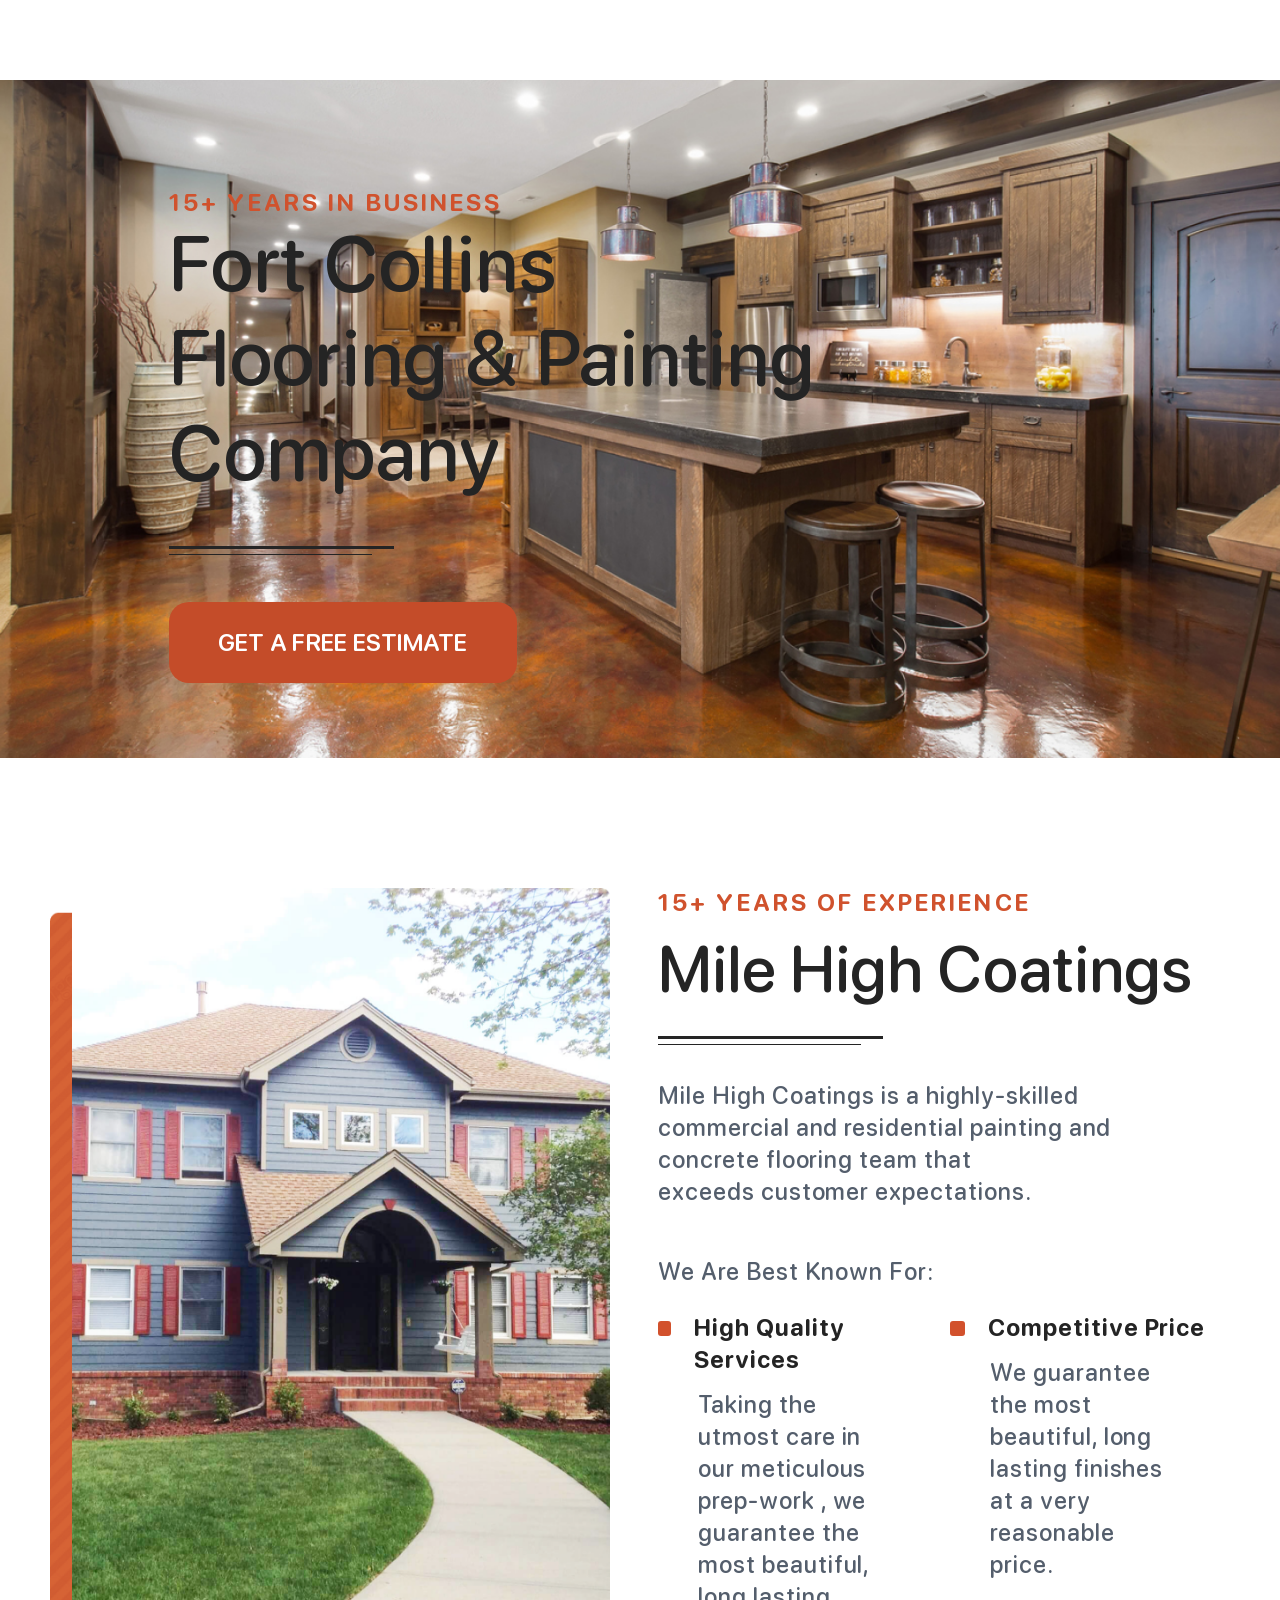
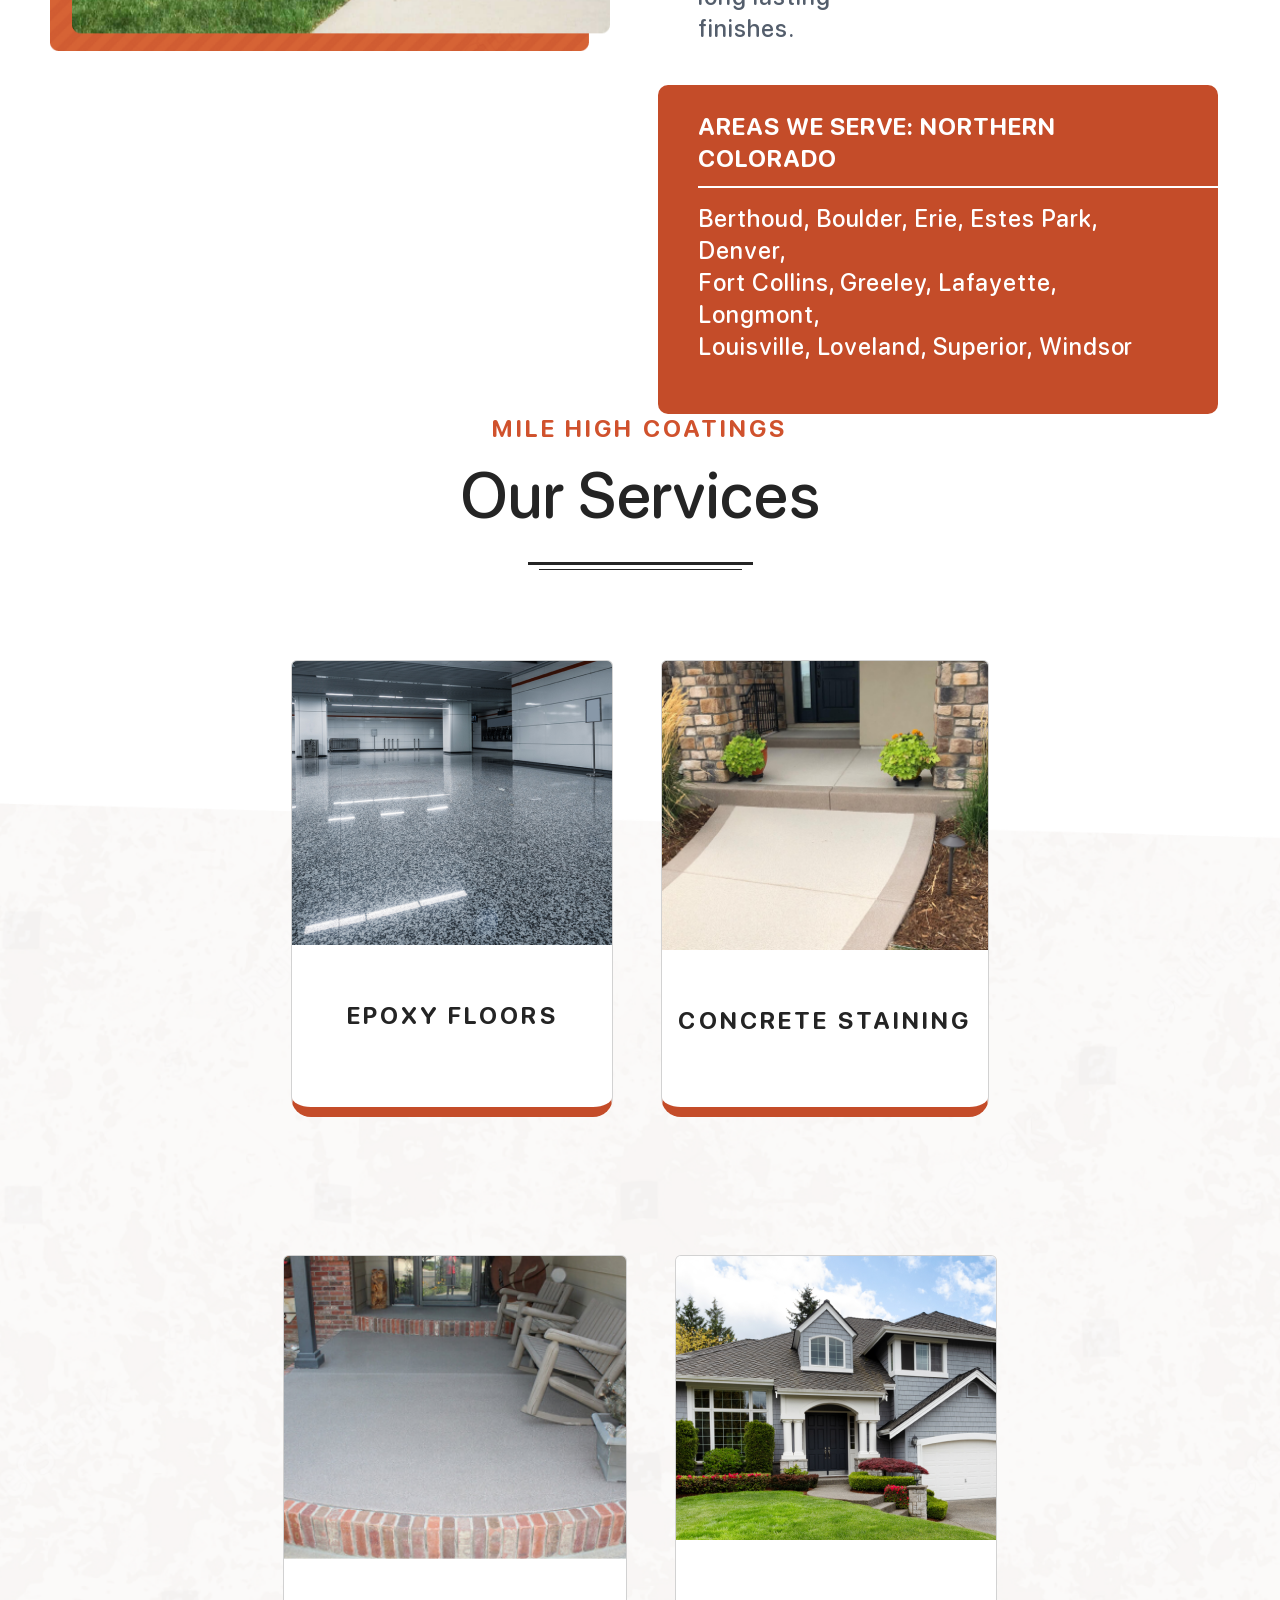
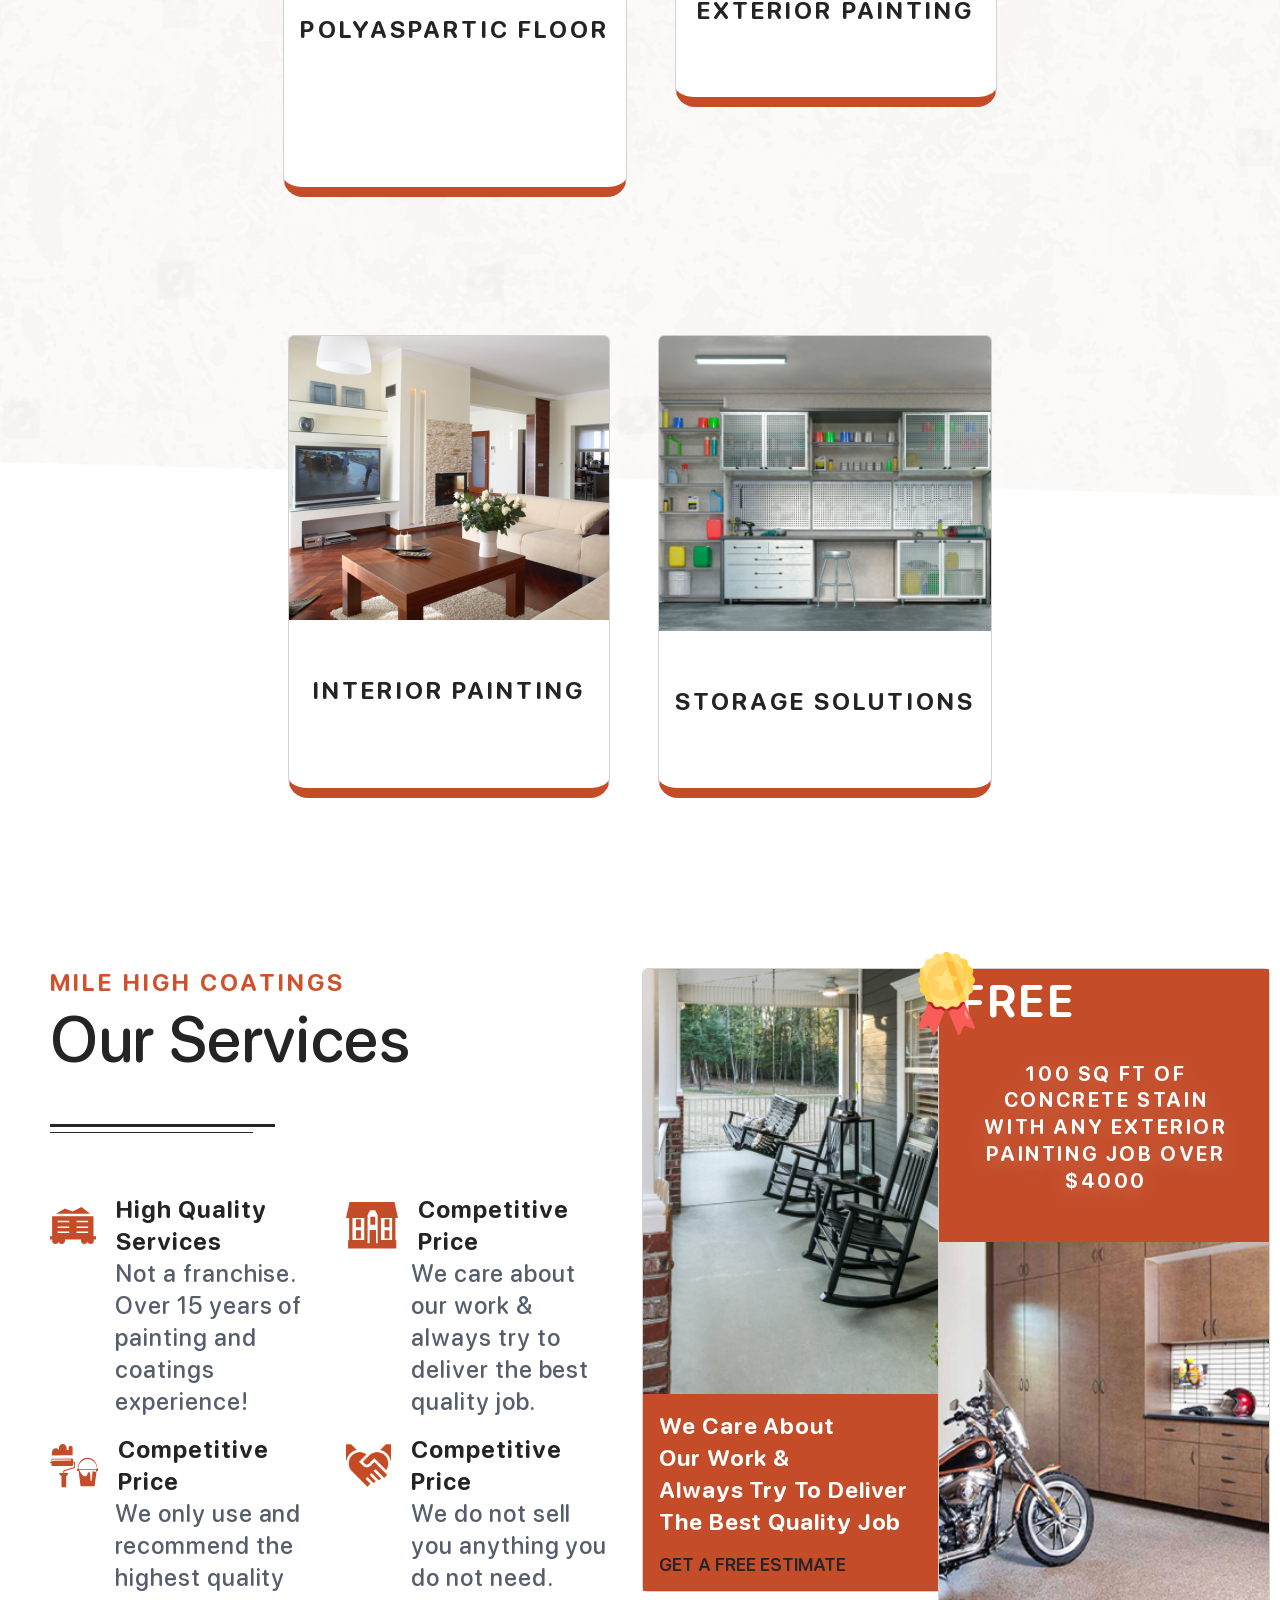
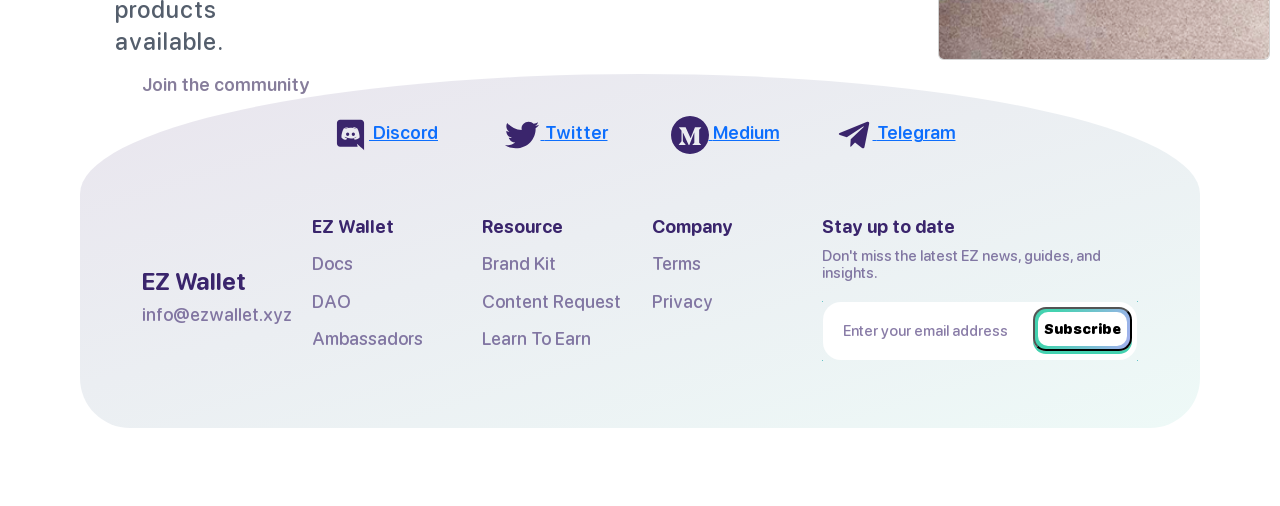
==== index-1.html @ 314aa563 "update" ====
<!DOCTYPE html>
<html lang="en">
  <head>
    <meta name="viewport" content="width=device-width, initial-scale=1" />
    <!-- COMMON TAGS -->
    <meta charset="utf-8" />
    <title>EZ - Wallet</title>
    <link rel="icon" href="favicon.ico" />
    <!-- Search Engine -->
    <meta name="description" content="Crypto? Piece of cake with EZ - Wallet" />
    <meta
      name="image"
      content="https://ez-wallet-q37q5u762-thanhdat5.vercel.app/ez-wallet.png"
    />
    <!-- Schema.org for Google -->
    <meta itemprop="name" content="EZ - Wallet" />
    <meta
      itemprop="description"
      content="Crypto? Piece of cake with EZ - Wallet"
    />
    <meta
      itemprop="image"
      content="https://ez-wallet-q37q5u762-thanhdat5.vercel.app/ez-wallet.png"
    />
    <!-- Open Graph general (Facebook, Pinterest & Google+) -->
    <meta name="og:title" content="EZ - Wallet" />
    <meta
      name="og:description"
      content="Crypto? Piece of cake with EZ - Wallet"
    />
    <meta
      name="og:image"
      content="https://ez-wallet-q37q5u762-thanhdat5.vercel.app/ez-wallet.png"
    />
    <meta name="og:url" content="ez-wallet.io" />
    <meta name="og:site_name" content="EZ - Wallet" />
    <meta name="og:locale" content="en_US" />
    <meta name="fb:app_id" content="401785937034606" />
    <meta name="og:type" content="website" />

    <link
      rel="stylesheet"
      href="https://cdn.jsdelivr.net/npm/bootstrap@5.1.3/dist/css/bootstrap.min.css"
    />
    <link rel="stylesheet" href="assets/fonts/SF-Pro-Rounded/stylesheet.css" />
    <link rel="stylesheet" href="assets/plugins/aos/aos.css" />
    <link rel="stylesheet" href="assets/css/style.css" />
  </head>

  <body>
    <!-- <div class="ez-loader-wrapper" id="EZLoader">
      <img src="assets/images/ez-character.png" alt="" />
    </div> -->

    <!-- end header -->

    <main>
      <section id="mhBanner">
        <div class="mh-banner">
          <img class="w-100" src="./assets/images/banner.png" alt="banner" />
          <div class="mh-banner-inner">
            <span class="mh-title">15+ YEARS IN BUSINESS</span>
            <h1>
              Fort Collins <br />
              Flooring & Painting <br />
              Company
            </h1>
            <div class="mh-line-up"></div>
            <div class="mh-line-down"></div>
            <button class="mh-btn-banner">GET A FREE ESTIMATE</button>
          </div>
        </div>
      </section>
      <section id="mhIntroduce">
        <div class="row gx-5">
          <div class="col-12 col-lg-6">
            <img class="w-100" src="./assets/images/introduce-img.png" alt="" />
          </div>
          <div class="col-12 col-lg-6">
            <div class="mh-introduce-content">
              <span class="mh-title">15+ YEARS OF EXPERIENCE</span>
              <h1>Mile High Coatings</h1>
              <div class="mh-line-up"></div>
              <div class="mh-line-down"></div>
              <p class="mh-intro-des">
                Mile High Coatings is a highly-skilled commercial and
                residential painting and concrete flooring team that <br />
                exceeds customer expectations.
              </p>
              <p class="mh-intro-des mt-5 mb-4">We Are Best Known For:</p>
              <div class="row">
                <div class="col-12 col-lg-6">
                  <div class="mh-service-title d-flex align-items-baseline">
                    <div class="mh-dot"></div>
                    <span class="text">High Quality Services</span>
                  </div>
                  <p class="mh-text">
                    Taking the utmost care in our meticulous prep-work , we
                    guarantee the most beautiful, long lasting finishes.
                  </p>
                </div>
                <div class="col-12 col-lg-6">
                  <div class="mh-price-title d-flex align-items-baseline">
                    <div class="mh-dot mr-3"></div>
                    <span class="text">Competitive Price</span>
                  </div>
                  <p class="mh-text">
                    We guarantee the most beautiful, long lasting finishes at a
                    very reasonable price.
                  </p>
                </div>
              </div>
              <div class="mh-areas">
                <span>Areas We Serve: Northern Colorado</span>
                <div class="mh-areas-line"></div>
                <p>
                  Berthoud, Boulder, Erie, Estes Park, Denver,<br />
                  Fort Collins, Greeley, Lafayette, Longmont, <br />
                  Louisville, Loveland, Superior, Windsor
                </p>
              </div>
            </div>
          </div>
        </div>
      </section>
      <section id="mhOurService">
        <div class="mh-service-title">
          <span class="mh-title">MILE HIGH COATINGS</span>
          <h1>Our Services</h1>
          <div class="mh-line-up d-flex m-auto"></div>
          <div class="mh-line-down d-flex m-auto mt-1"></div>
        </div>
        <div class="mh-service-content">
          <div class="container d-flex justify-content-center flex-wrap gap-5">
            <div class="card">
              <img
                src="./assets/images/img-service-1.png"
                class="card-img-top w-100"
                alt="./"
              />
              <div class="card-body text-center">
                <p class="mh-card-text">EPOXY FLOORS</p>
              </div>
            </div>
            <div class="card">
              <img
                src="./assets/images/img-service-2.png"
                class="card-img-top w-100"
                alt="./"
              />
              <div class="card-body text-center">
                <p class="mh-card-text">CONCRETE STAINING</p>
              </div>
            </div>
            <div class="card">
              <img
                src="./assets/images/img-service-3.png"
                class="card-img-top w-100"
                alt="./"
              />
              <div class="card-body text-center">
                <p class="mh-card-text">POLYASPARTIC FLOOR</p>
              </div>
            </div>
            <div class="card mh-card-bottom">
              <img
                src="./assets/images/img-service-4.png"
                class="card-img-top w-100"
                alt="./"
              />
              <div class="card-body text-center">
                <p class="mh-card-text">EXTERIOR PAINTING</p>
              </div>
            </div>
            <div class="card mh-card-bottom">
              <img
                src="./assets/images/img-service-5.png"
                class="card-img-top w-100"
                alt="./"
              />
              <div class="card-body text-center">
                <p class="mh-card-text">INTERIOR PAINTING</p>
              </div>
            </div>
            <div class="card mh-card-bottom">
              <img
                src="./assets/images/img-service-6.png"
                class="card-img-top w-100"
                alt="./"
              />
              <div class="card-body text-center">
                <p class="mh-card-text">STORAGE SOLUTIONS</p>
              </div>
            </div>
          </div>
        </div>
      </section>
      <section id="mhAbout">
        <div class="row">
          <div class="col-12 col-lg-6">
            <div class="mh-about-title">
              <span class="mh-title">MILE HIGH COATINGS</span>
              <h1>Our Services</h1>
              <div class="mh-line-up"></div>
              <div class="mh-line-down"></div>
            </div>
            <div class="row">
              <div class="col-12 col-lg-6">
                <div class="d-flex align-items-center">
                  <img src="./assets/images/svg/locally.svg" alt="" />
                  <span class="mh-about-word">High Quality Services</span>
                </div>
                <p class="mh-about-text">
                  Not a franchise. Over 15 years of painting and coatings
                  experience!
                </p>
                <div class="d-flex align-items-center">
                  <img src="./assets/images/svg/quality.svg" alt="" />
                  <span class="mh-about-word">Competitive Price</span>
                </div>
                <p class="mh-about-text">
                  We only use and recommend the highest quality products
                  available.
                </p>
              </div>
              <div class="col-12 col-lg-6">
                <div class="d-flex align-items-center">
                  <img src="./assets/images/svg/experienced.svg" alt="" />
                  <span class="mh-about-word">Competitive Price</span>
                </div>
                <p class="mh-about-text">
                  We care about our work & always try to deliver the best
                  quality job.
                </p>
                <div class="d-flex align-items-center">
                  <img src="./assets/images/svg/honest.svg" alt="" />
                  <span class="mh-about-word">Competitive Price</span>
                </div>
                <p class="mh-about-text">
                  We do not sell you anything you do not need.
                </p>
              </div>
            </div>
          </div>
          <div class="col-12 col-lg-6 d-flex ">
            <div class="row">
              <div class="col-12 col-lg-6">
                <div class="card" style="width: 332px">
                  <img
                    src="./assets/images/about-img2.png"
                    class="card-img-top w-100"
                    alt="..."
                  />
                  <div class="card-body mh-about-box">
                    <p class="mh-about-string">
                      We Care About <br />
                      Our Work & <br />
                      Always Try To Deliver <br />
                      The Best Quality Job
                    </p>
                    <span>GET A FREE ESTIMATE</span>
                  </div>
                </div>
              </div>
              <div class="col-12 col-lg-6">
                <div class="card mh-card-about" style="width: 332px">
                  <div class="card-body mh-about-box">
                    <span class="mh-about-free">FREE</span>
                    <p class="mh-about-string-sq">
                      100 SQ FT OF <br />
                      CONCRETE STAIN <br />
                      WITH ANY EXTERIOR PAINTING JOB OVER <br />
                      $4000
                    </p>
                  </div>
                  <img
                    src="./assets/images/about-img1.png"
                    class="card-img-bottom w-100"
                    alt="..."
                  />
                </div>
              </div>
            </div>
          </div>
        </div>
      </section>
    </main>
    <!-- end main -->

    <footer>
      <div class="container">
        <img
          src="assets/images/ez-character-2.png"
          class="az-banner-anim ez-decor"
          data-aos="fade-up"
          data-aos-delay="300"
        />
        <div class="ez-footer-wrap">
          <section class="ez-join-the-community">
            <div class="ez-join-the-community-inner">
              <div
                class="ez-title"
                data-aos="fade-up"
                data-aos-anchor-placement="top-bottom"
              >
                <span>Join the community</span>
              </div>
              <div
                class="ez-description"
                data-aos="flip-up"
                data-aos-delay="200"
              >
                Learn more about EZ Wallet, chat with the team and have your say
                in shaping the future of decentralized finance.
              </div>
              <div class="row justify-content-center">
                <div class="col-lg-2 col-3 text-center">
                  <a
                    class="ez-social"
                    href="https://discord.com/invite/vWz3syffdE"
                    target="_blank"
                    data-aos="fade-up"
                  >
                    <img src="assets/images/icons/discord.svg" alt="discord" />
                    <span>Discord</span>
                  </a>
                </div>
                <div class="col-lg-2 col-3 text-center">
                  <a
                    class="ez-social"
                    href="https://twitter.com/EZWalletHQ"
                    target="_blank"
                    data-aos="fade-up"
                    data-aos-delay="200"
                  >
                    <img src="assets/images/icons/twitter.svg" alt="twitter" />
                    <span>Twitter</span>
                  </a>
                </div>
                <div class="col-lg-2 col-3 text-center">
                  <a
                    class="ez-social"
                    href="https://ezwallet.medium.com/"
                    target="_blank"
                    data-aos="fade-up"
                    data-aos-delay="300"
                  >
                    <img src="assets/images/icons/medium.svg" alt="reddit" />
                    <span>Medium</span>
                  </a>
                </div>
                <div class="col-lg-2 col-3 text-center">
                  <a
                    class="ez-social"
                    href="https://t.me/EZWalletAnnouncements"
                    target="_blank"
                    data-aos="fade-up"
                    data-aos-delay="400"
                  >
                    <img
                      src="assets/images/icons/telegram.svg"
                      alt="telegram"
                    />
                    <span>Telegram</span>
                  </a>
                </div>
              </div>
            </div>
          </section>
          <!-- end section join the community -->

          <section class="ez-footer">
            <div class="row">
              <div
                class="col-xl-2 col-md-4 order-last order-latest order-xl-1 mt-4 mt-xl-0"
              >
                <div class="ez-footer-info" data-aos="fade-up">
                  <div class="ez-footer-logo">
                    <img src="assets/images/logo.svg" alt="" />
                  </div>
                  <div class="ez-footer-title">EZ Wallet</div>
                  <div class="ez-footer-email">
                    <a href="mailto:info@ezwallet.xyz">info@ezwallet.xyz</a>
                  </div>
                </div>
              </div>
              <div class="col-xl-2 col-4 order-2">
                <div
                  class="ez-footer-menu"
                  data-aos="fade-up"
                  data-aos-delay="200"
                >
                  <div class="ez-footer-menu-title">EZ Wallet</div>
                  <ul>
                    <li>
                      <a href="https://ez-wallet.gitbook.io/welcome-to-gitbook/"
                        >Docs</a
                      >
                    </li>
                    <li>
                      <a href="/coming-soon.html">DAO</a>
                    </li>
                    <li>
                      <a href="/coming-soon.html">Ambassadors</a>
                    </li>
                  </ul>
                </div>
              </div>
              <div class="col-xl-2 col-4 order-3">
                <div
                  class="ez-footer-menu"
                  data-aos="fade-up"
                  data-aos-delay="300"
                >
                  <div class="ez-footer-menu-title">Resource</div>
                  <ul>
                    <li>
                      <a href="/coming-soon.html">Brand Kit</a>
                    </li>
                    <li>
                      <a href="/coming-soon.html">Content Request</a>
                    </li>
                    <li>
                      <a href="/coming-soon.html">Learn To Earn</a>
                    </li>
                  </ul>
                </div>
              </div>
              <div class="col-xl-2 col-4 order-4">
                <div
                  class="ez-footer-menu"
                  data-aos="fade-up"
                  data-aos-delay="400"
                >
                  <div class="ez-footer-menu-title">Company</div>
                  <ul>
                    <li>
                      <a href="/coming-soon.html">Terms</a>
                    </li>
                    <li>
                      <a href="/coming-soon.html">Privacy</a>
                    </li>
                  </ul>
                </div>
              </div>
              <div
                class="col-xl-4 col-md-8 order-last text-lg-start text-center mt-4 mt-lg-0"
              >
                <div
                  class="ez-footer-subscribe"
                  data-aos="fade-up"
                  data-aos-delay="200"
                >
                  <div class="ez-footer-subscribe-title">Stay up to date</div>
                  <div class="ez-footer-subscribe-description">
                    Don't miss the latest EZ news, guides, and insights.
                  </div>
                  <div class="ez-footer-subscribe-form">
                    <input
                      type="email"
                      class="form-control"
                      placeholder="Enter your email address"
                    />
                    <button type="button" class="ez-btn ez-btn-outline">
                      <span>Subscribe</span>
                    </button>
                  </div>
                </div>
              </div>
            </div>
          </section>
          <!-- end section footer -->
        </div>
      </div>
    </footer>
    <!-- end footer -->

    <script src="https://cdn.jsdelivr.net/npm/bootstrap@5.1.3/dist/js/bootstrap.bundle.min.js"></script>
    <script src="assets/plugins/jquery/jquery.min.js"></script>
    <script src="assets/plugins/aos/aos.js"></script>
    <script src="assets/js/main.js"></script>
  </body>
</html>
---- assets/fonts/SF-Pro-Rounded/stylesheet.css ----
@font-face {
    font-family: 'SF Pro Rounded';
    src: url('SFRounded-Black.woff2') format('woff2'), url('SFRounded-Black.woff') format('woff');
    font-weight: 900;
    font-style: normal;
    font-display: swap;
}

@font-face {
    font-family: 'SF Pro Rounded';
    src: url('SFRounded-Bold.woff2') format('woff2'), url('SFRounded-Bold.woff') format('woff');
    font-weight: bold;
    font-style: normal;
    font-display: swap;
}

@font-face {
    font-family: 'SF Pro Rounded';
    src: url('SFRounded-Medium.woff2') format('woff2'), url('SFRounded-Medium.woff') format('woff');
    font-weight: 500;
    font-style: normal;
    font-display: swap;
}

@font-face {
    font-family: 'SF Pro Rounded';
    src: url('SFRounded-Semibold.woff2') format('woff2'), url('SFRounded-Semibold.woff') format('woff');
    font-weight: 600;
    font-style: normal;
    font-display: swap;
}
---- assets/css/style.css ----
.mh-btn-banner {
  padding: 26px 49px;
  background: #C44C29;
  border-radius: 20px;
  font-style: normal;
  font-weight: 600;
  font-size: 24px;
  line-height: 29px;
  letter-spacing: 0.01em;
  color: #FFFFFF;
  border: none;
  margin-top: 47px;
}
@media (max-width: 767px) {
  .mh-btn-banner {
    margin-top: 10px;
    padding: 5px 10px;
    font-size: 14px;
  }
}

.ez-navbar {
  padding: 12px 0;
  background-color: #ffffff;
}
.ez-navbar .navbar-brand {
  padding: 0;
  margin-left: 20px;
  transition: all ease-in-out 0.3s !important;
}
.ez-navbar .navbar-brand:hover {
  opacity: 0.5;
}
.ez-navbar .navbar-brand img {
  height: 45px;
  margin-right: 7px;
}
.ez-navbar .navbar-brand span {
  font-family: "SF Pro Rounded", sans-serif;
  font-size: 24px;
  font-weight: 700;
}
.ez-navbar .navbar-nav .nav-link {
  font-weight: 700;
  font-size: 18px;
  line-height: 114.4%;
  transition: all ease-in-out 0.3s !important;
  padding-left: 40px;
  padding-right: 40px;
  display: inline-flex;
  align-items: center;
  justify-content: center;
  height: 56px;
}
.ez-navbar .navbar-nav .nav-link:not(.active) {
  color: #263658;
}
.ez-navbar .navbar-nav .nav-link:not(.active):hover {
  opacity: 0.4;
}
.ez-navbar .navbar-nav .nav-link.active {
  color: #b3a9f9;
}
.ez-navbar .navbar-nav .nav-link.active:hover {
  opacity: 0.5;
}

@media (max-width: 767px) {
  .ez-navbar .navbar-brand span {
    display: none;
  }
  .ez-navbar .navbar-nav {
    text-align: right;
    padding: 20px 0;
  }
  .ez-navbar .ez-btn {
    height: 46px;
    padding: 10px 20px;
  }
  .ez-navbar .ez-btn:hover {
    box-shadow: 0px 4px 0px #2fab8d;
    transform: translateY(0);
  }
  .ez-navbar .ez-btn[aria-expanded=true], .ez-navbar .ez-btn:active {
    background: #309C82;
    box-shadow: 0px 1px 0px #2fab8d;
    transform: translateY(3px);
  }
  .ez-navbar .ez-btn.navbar-toggler {
    padding: 10px 12px;
  }
  .ez-navbar .ez-btn.navbar-toggler span {
    filter: invert(1);
  }
}
footer {
  margin-bottom: 78px;
  position: relative;
}
footer .ez-decor {
  position: absolute;
  top: -10px;
  right: 0px;
}
footer .ez-footer-wrap {
  position: relative;
  padding-bottom: 62px;
}
footer .ez-footer-wrap::before {
  width: calc(100vw - 160px);
  top: 0;
  bottom: 0;
  left: 50%;
  transform: translateX(-50%);
  content: "";
  position: absolute;
  z-index: -1;
  border-radius: 0 0 50px 50px;
  background: linear-gradient(163.08deg, rgba(58, 37, 108, 0.11) 11.54%, rgba(68, 210, 176, 0.09) 108.2%);
  border-top-left-radius: 50% 120px;
  border-top-right-radius: 50% 120px;
}
footer .ez-footer {
  padding-top: 63px;
}
footer .ez-footer .ez-footer-info .ez-footer-logo {
  margin-bottom: 30px;
}
footer .ez-footer .ez-footer-info .ez-footer-logo img {
  height: 41px;
}
footer .ez-footer .ez-footer-info .ez-footer-title {
  font-weight: 700;
  font-size: 24px;
  line-height: 114.4%;
  color: #3a256c;
  margin-bottom: 9px;
}
footer .ez-footer .ez-footer-info .ez-footer-email a {
  text-decoration: none;
  font-weight: 500;
  font-size: 18px;
  line-height: 114.4%;
  color: rgba(58, 37, 108, 0.6);
  text-decoration: none;
  transition: all ease-in-out 0.3s !important;
}
footer .ez-footer .ez-footer-info .ez-footer-email a:hover {
  color: #3a256c;
}
footer .ez-footer .ez-footer-menu .ez-footer-menu-title {
  font-weight: 700;
  font-size: 18px;
  line-height: 114.4%;
  color: #3a256c;
  margin-bottom: 16px;
}
footer .ez-footer .ez-footer-menu ul {
  list-style: none;
  padding-left: 0;
  margin-bottom: 0;
}
footer .ez-footer .ez-footer-menu ul li {
  margin-bottom: 16px;
}
footer .ez-footer .ez-footer-menu ul li a {
  font-weight: 500;
  font-size: 18px;
  line-height: 114.4%;
  color: rgba(58, 37, 108, 0.6);
  text-decoration: none;
  transition: all ease-in-out 0.3s !important;
}
footer .ez-footer .ez-footer-menu ul li a:hover {
  color: #3a256c;
}
footer .ez-footer .ez-footer-subscribe .ez-footer-subscribe-title {
  font-weight: 700;
  font-size: 18px;
  line-height: 114.4%;
  color: #3a256c;
  margin-bottom: 11px;
}
footer .ez-footer .ez-footer-subscribe .ez-footer-subscribe-description {
  font-weight: 500;
  font-size: 15px;
  line-height: 114.4%;
  color: rgba(58, 37, 108, 0.6);
  margin-bottom: 19px;
}
footer .ez-footer .ez-footer-subscribe .ez-footer-subscribe-form {
  position: relative;
}
footer .ez-footer .ez-footer-subscribe .ez-footer-subscribe-form .form-control {
  border-image-source: linear-gradient(108.15deg, #44D2B0 21.09%, #B4AAF9 111.77%);
  border-radius: 19px;
  height: 60px;
  box-shadow: none;
  outline: 0;
  padding-left: 20px;
  font-weight: 500;
  font-size: 15px;
  line-height: 114.4%;
  color: #3a256c;
}
footer .ez-footer .ez-footer-subscribe .ez-footer-subscribe-form .form-control::-moz-placeholder {
  color: rgba(58, 37, 108, 0.6);
}
footer .ez-footer .ez-footer-subscribe .ez-footer-subscribe-form .form-control:-ms-input-placeholder {
  color: rgba(58, 37, 108, 0.6);
}
footer .ez-footer .ez-footer-subscribe .ez-footer-subscribe-form .form-control::placeholder {
  color: rgba(58, 37, 108, 0.6);
}
footer .ez-footer .ez-footer-subscribe .ez-footer-subscribe-form .ez-btn {
  position: absolute;
  width: 99px;
  height: 44px;
  top: 6px;
  right: 6px;
  font-weight: 800;
  font-size: 14px;
  line-height: 22px;
  box-shadow: 0px 3px 0px #44D2B0;
  border-radius: 13px;
  padding: 3px;
  background: linear-gradient(108.15deg, #44D2B0 21.09%, #B4AAF9 111.77%);
}
footer .ez-footer .ez-footer-subscribe .ez-footer-subscribe-form .ez-btn span {
  width: 100%;
  height: 100%;
  display: flex;
  align-items: center;
  justify-content: center;
  background-color: #ffffff;
  border-radius: 10px;
  transition: all ease-in-out 0.3s !important;
}
footer .ez-footer .ez-footer-subscribe .ez-footer-subscribe-form .ez-btn:hover {
  box-shadow: 0px 6px 0px #2FAB8D;
}
footer .ez-footer .ez-footer-subscribe .ez-footer-subscribe-form .ez-btn:active {
  box-shadow: 0px 1px 0px #2FAB8D;
}
footer .ez-footer .ez-footer-subscribe .ez-footer-subscribe-form .ez-btn:active span {
  background: #E2FAF4;
}

@media (max-width: 1199px) {
  footer .ez-footer-wrap {
    padding: 0 0 30px;
  }
  footer .ez-footer {
    padding-top: 20px;
  }
  footer .ez-footer .ez-footer-info .ez-footer-logo {
    margin-bottom: 10px;
  }
}
@media (max-width: 991px) {
  footer {
    margin-bottom: 30px;
  }
  footer .ez-footer-wrap {
    padding: 0 80px 30px;
  }
}
@media (max-width: 767px) {
  footer {
    margin-bottom: 20px;
  }
  footer .ez-decor {
    display: none;
  }
  footer .ez-footer .ez-footer-menu ul li {
    margin-bottom: 3px;
  }
  footer .ez-footer .ez-footer-menu ul li a {
    font-size: 16px;
  }
  footer .ez-footer-info {
    text-align: center;
  }
  footer .ez-footer-wrap {
    padding: 0 20px 30px;
  }
  footer .ez-footer-wrap .ez-join-the-community-inner {
    padding-top: 40px;
  }
  footer .ez-footer-wrap::before {
    width: calc(100% - 20px);
    border-radius: 0 0 20px 20px;
    border-top-left-radius: 50% 60px;
    border-top-right-radius: 50% 60px;
  }
  footer .order-latest {
    order: 10 !important;
  }
}
#mhBanner .mh-banner {
  margin-bottom: 130px;
  position: relative;
}
#mhBanner .mh-banner .mh-banner-inner {
  position: absolute;
  top: 108px;
  left: 169px;
}
#mhBanner .mh-banner .mh-banner-inner h1 {
  font-style: normal;
  font-weight: 400;
  font-size: 78px;
  line-height: 121.66%;
  letter-spacing: 0.01em;
  color: #242424;
  text-shadow: 0px 4px 20px rgba(255, 255, 255, 0.25);
  margin-bottom: 46px;
}
@media (max-width: 767px) {
  #mhBanner .mh-banner .mh-banner-inner {
    position: absolute;
    top: 0;
    left: 0;
  }
  #mhBanner .mh-banner .mh-banner-inner h1 {
    font-weight: 400;
    font-size: 28px;
    line-height: 30px;
    letter-spacing: 0.01em;
    color: #242424;
    text-shadow: 0px 4px 20px rgba(255, 255, 255, 0.25);
    margin-bottom: 10px;
  }
}

#mhIntroduce {
  padding: 0 62px 0px 50px;
}
#mhIntroduce .mh-introduce-content h1 {
  margin-top: 10px;
  margin-bottom: 24px;
  font-weight: 400;
  font-size: 64px;
  line-height: 133.1%;
  /* or 85px */
  letter-spacing: 0.01em;
  color: #242424;
  text-shadow: 0px 4px 20px rgba(255, 255, 255, 0.25);
}
#mhIntroduce .mh-introduce-content .mh-intro-des {
  margin-top: 35px;
  font-weight: 400;
  font-size: 24px;
  line-height: 32px;
  padding-right: 72px;
  letter-spacing: 0.04em;
  color: rgba(12, 26, 46, 0.7);
}
#mhIntroduce .mh-introduce-content .mh-service-title .text,
#mhIntroduce .mh-introduce-content .mh-price-title .text {
  margin-left: 23px;
  font-weight: 700;
  font-size: 24px;
  line-height: 32px;
  letter-spacing: 0.04em;
  color: #242424;
}
#mhIntroduce .mh-introduce-content .mh-text {
  font-weight: 400;
  font-size: 24px;
  line-height: 32px;
  letter-spacing: 0.04em;
  color: rgba(12, 26, 46, 0.7);
  margin-top: 13px;
  padding-left: 40px;
  padding-right: 52px;
  margin-bottom: 40px;
}
#mhIntroduce .mh-introduce-content .mh-areas {
  background: #c44c29;
  border-radius: 10px;
  padding: 26px 52px 35px 40px;
}
#mhIntroduce .mh-introduce-content .mh-areas span {
  font-weight: 700;
  font-size: 24px;
  line-height: 32px;
  letter-spacing: 0.04em;
  text-transform: uppercase;
  color: #ffffff;
}
#mhIntroduce .mh-introduce-content .mh-areas .mh-areas-line {
  margin-top: 11px;
  margin-bottom: 15px;
  width: 541px;
  height: 2px;
  background: #ffffff;
}
#mhIntroduce .mh-introduce-content .mh-areas p {
  font-weight: 400;
  font-size: 24px;
  line-height: 32px;
  /* or 133% */
  letter-spacing: 0.04em;
  color: #ffffff;
}

#mhOurService {
  background: url(/assets/images/bg-our-service.png) no-repeat center;
  background-size: 100%;
}
#mhOurService .mh-service-title {
  text-align: center;
}
#mhOurService .mh-service-title h1 {
  margin-top: 10px;
  margin-bottom: 24px;
  font-weight: 400;
  font-size: 64px;
  line-height: 133.1%;
  /* or 85px */
  letter-spacing: 0.01em;
  color: #242424;
  text-shadow: 0px 4px 20px rgba(255, 255, 255, 0.25);
}
#mhOurService .mh-service-content .card {
  margin-top: 90px;
  border-bottom: 10px solid #c44c29;
  border-bottom-left-radius: 20px;
  border-bottom-right-radius: 20px;
}
#mhOurService .mh-service-content .card .mh-card-text {
  font-weight: 700;
  font-size: 24px;
  line-height: 29px;
  letter-spacing: 0.13em;
  color: #242424;
  text-shadow: 0px 4px 20px rgba(255, 255, 255, 0.25);
  padding: 40px 0;
}

#mhAbout {
  padding: 80px 70px 0px 50px;
}
#mhAbout .mh-about-title {
  margin-bottom: 61px;
}
#mhAbout .mh-about-title h1 {
  font-weight: 400;
  font-size: 64px;
  line-height: 133.1%;
  margin-bottom: 42px;
  letter-spacing: 0.01em;
  color: #242424;
  text-shadow: 0px 4px 20px rgba(255, 255, 255, 0.25);
}
#mhAbout .mh-about-word {
  font-weight: 700;
  font-size: 24px;
  line-height: 32px;
  letter-spacing: 0.04em;
  color: #242424;
  margin-left: 20px;
}
#mhAbout .mh-about-text {
  font-weight: 400;
  font-size: 24px;
  line-height: 32px;
  /* or 133% */
  margin-left: 65px;
  letter-spacing: 0.04em;
  color: rgba(12, 26, 46, 0.7);
}
#mhAbout .mh-about-box {
  background: #c44c29;
}
#mhAbout .mh-about-string {
  font-weight: 700;
  font-size: 23px;
  line-height: 32px;
  letter-spacing: 0.04em;
  color: #ffffff;
}
#mhAbout .mh-card-about .mh-about-box {
  padding-left: 20px;
  position: relative;
}
#mhAbout .mh-card-about .mh-about-box::before {
  position: absolute;
  content: url(/assets//images/svg/icon.svg);
  right: 278px;
  bottom: 200px;
}
#mhAbout .mh-card-about .mh-about-string-sq {
  font-weight: 700;
  font-size: 20px;
  line-height: 134.5%;
  text-align: center;
  color: #ffffff;
  margin-bottom: 31px;
  margin-top: 40px;
  letter-spacing: 0.13em;
  text-shadow: 0px 4px 20px rgba(255, 255, 255, 0.25);
}
#mhAbout .mh-card-about .mh-about-free {
  font-weight: 700;
  font-size: 45px;
  line-height: 32px;
  letter-spacing: 0.06em;
  color: #ffffff;
  text-align: center;
}
#mhAbout .mh-card-about .mh-about-free::before {
  content: "";
  position: absolute;
  background: #ffffff;
  transform: rotate(2.35deg);
}

.mh-line-up {
  height: 3px;
  width: 225px;
  background: #242424;
  box-shadow: 0px 4px 20px rgba(255, 255, 255, 0.25);
  transform: matrix(1, 0, 0, -1, 0, 0);
}

.mh-line-down {
  width: 203px;
  height: 1px;
  background: #242424;
  box-shadow: 0px 4px 20px rgba(255, 255, 255, 0.25);
  transform: matrix(1, 0, 0, -1, 0, 0);
  margin-top: 5px;
}

.mh-title {
  color: #D0522D;
  font-weight: 700;
  font-size: 24px;
  line-height: 29px;
  text-shadow: 0px 4px 20px rgba(255, 255, 255, 0.25);
  letter-spacing: 0.13em;
}
@media (max-width: 767px) {
  .mh-title {
    font-size: 16px;
  }
}

.mh-dot {
  width: 15px;
  height: 15px;
  background: #D2512C;
  border-radius: 3px;
}

* {
  margin: 0;
  padding: 0;
  box-sizing: border-box;
}

body {
  font-family: "SF Pro Rounded", sans-serif;
  font-weight: 600;
  font-size: 18px;
  line-height: 21px;
  color: rgba(54, 38, 88, 0.6);
  padding-top: 80px;
  max-width: 100vw;
  overflow-x: hidden;
}

::-webkit-scrollbar {
  width: 11px;
  height: 11px;
}

::-webkit-scrollbar-track {
  background: rgba(58, 37, 108, 0.05);
  border-radius: 10px;
}

::-webkit-scrollbar-thumb {
  background: linear-gradient(180.61deg, #44D2B0 19.57%, #B4AAF9 122.17%);
  border-radius: 10px;
}

.ez-loader-wrapper {
  position: fixed;
  top: 0;
  left: 0;
  right: 0;
  bottom: 0;
  width: 100%;
  height: 100%;
  z-index: 99999;
  background-color: rgba(255, 255, 255, 0.9);
  display: flex;
  align-items: center;
  justify-content: center;
}

.ez-loader-wrapper img {
  height: 100px;
  -webkit-animation: jump 1s linear alternate infinite;
          animation: jump 1s linear alternate infinite;
}

.mh-card-bottom {
  margin-bottom: 90px;
}

@-webkit-keyframes jump {
  0% {
    transform: translate3d(0, 0, 0) scale3d(1, 1, 1);
  }
  40% {
    transform: translate3d(0, 30%, 0) scale3d(0.7, 1.5, 1);
  }
  100% {
    transform: translate3d(0, 70%, 0) scale3d(1.5, 0.7, 1);
  }
}

@keyframes jump {
  0% {
    transform: translate3d(0, 0, 0) scale3d(1, 1, 1);
  }
  40% {
    transform: translate3d(0, 30%, 0) scale3d(0.7, 1.5, 1);
  }
  100% {
    transform: translate3d(0, 70%, 0) scale3d(1.5, 0.7, 1);
  }
}
@-webkit-keyframes jump2 {
  0% {
    transform: translate3d(0, 0, 0) scale3d(0.8, 0.8, 0.8);
  }
  40% {
    transform: translate3d(0, 20%, 0) scale3d(0.7, 0.9, 0.8);
  }
  100% {
    transform: translate3d(0, 40%, 0) scale3d(0.9, 0.7, 0.8);
  }
}
@keyframes jump2 {
  0% {
    transform: translate3d(0, 0, 0) scale3d(0.8, 0.8, 0.8);
  }
  40% {
    transform: translate3d(0, 20%, 0) scale3d(0.7, 0.9, 0.8);
  }
  100% {
    transform: translate3d(0, 40%, 0) scale3d(0.9, 0.7, 0.8);
  }
}
@media (min-width: 992px) {
  .container,
.container-lg,
.container-md,
.container-sm {
    max-width: calc(100% - 200px);
  }
}
@media (min-width: 1200px) {
  .container,
.container-lg,
.container-md,
.container-sm {
    max-width: 1020px;
  }
}
@media (min-width: 1400px) {
  .container,
.container-lg,
.container-md,
.container-sm {
    max-width: 1320px;
  }
}
@media (min-width: 1440px) {
  .container {
    max-width: 1280px;
  }
}/*# sourceMappingURL=style.css.map */
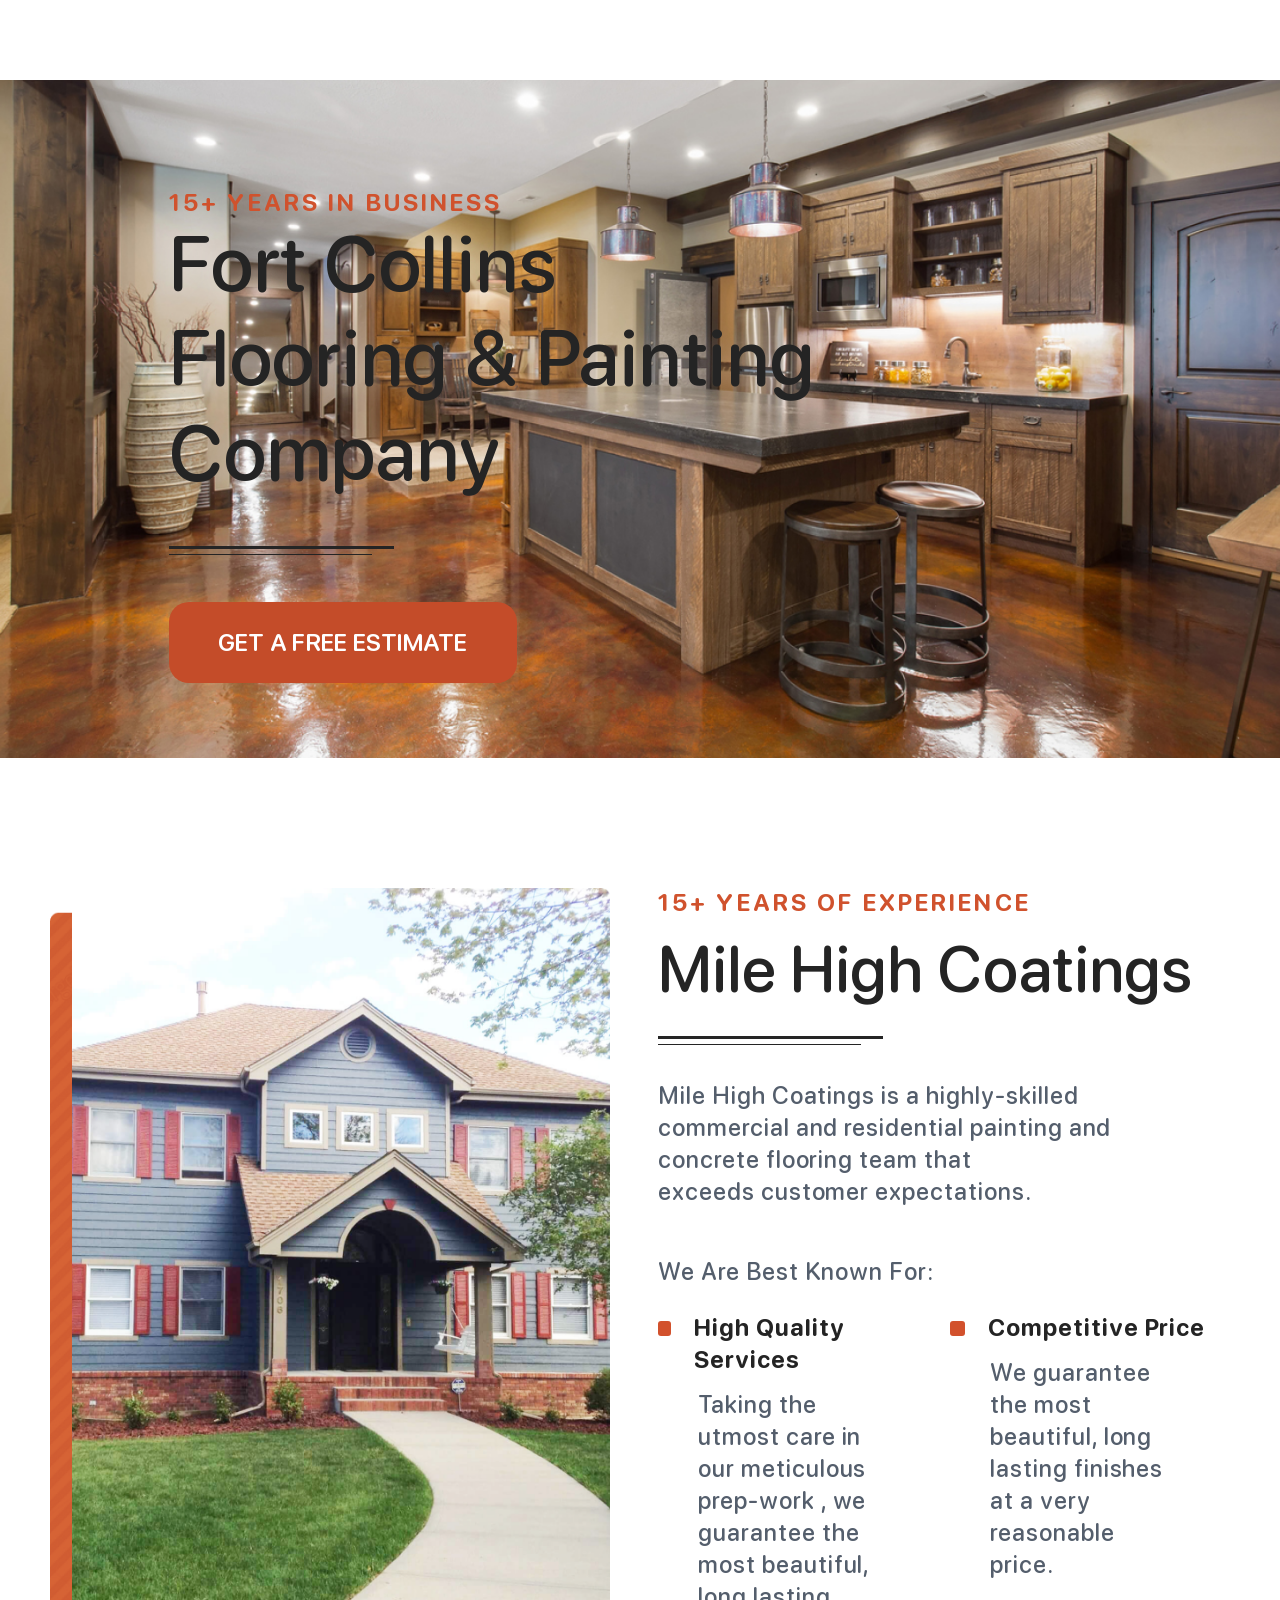
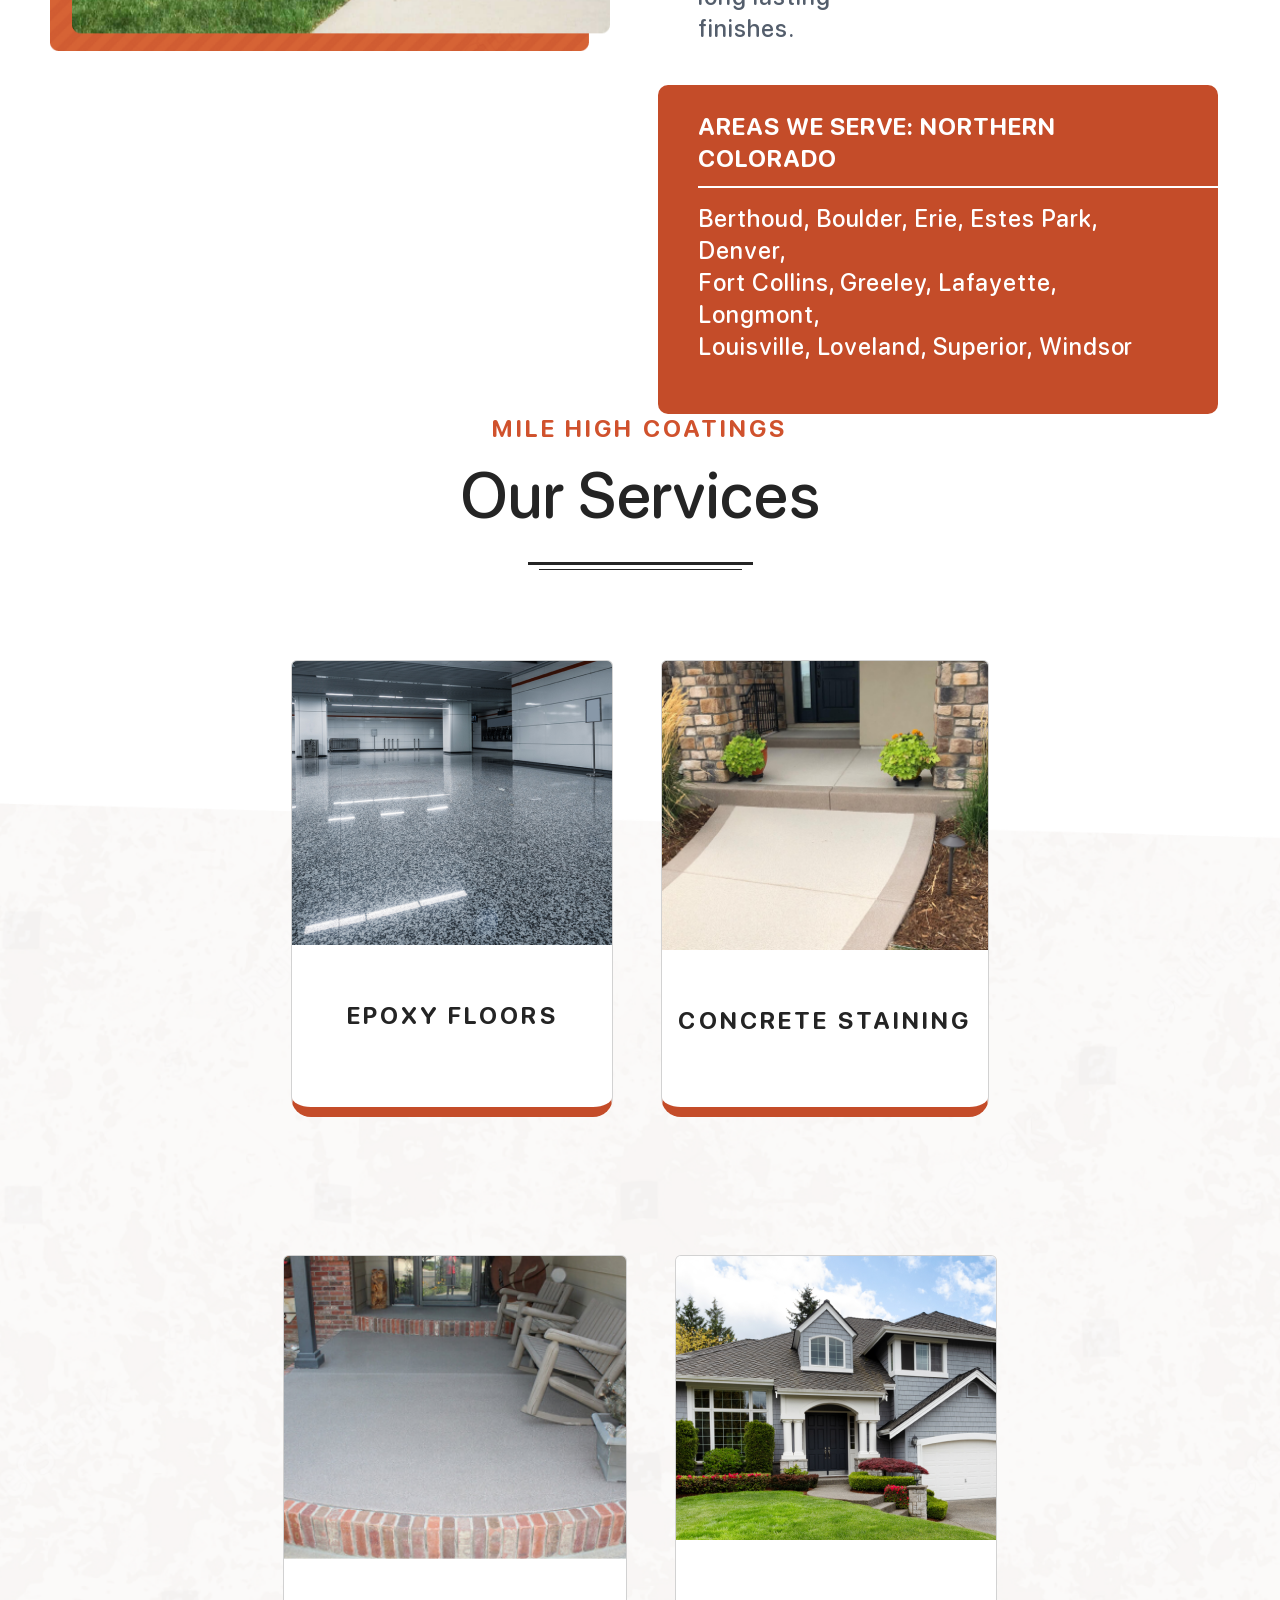
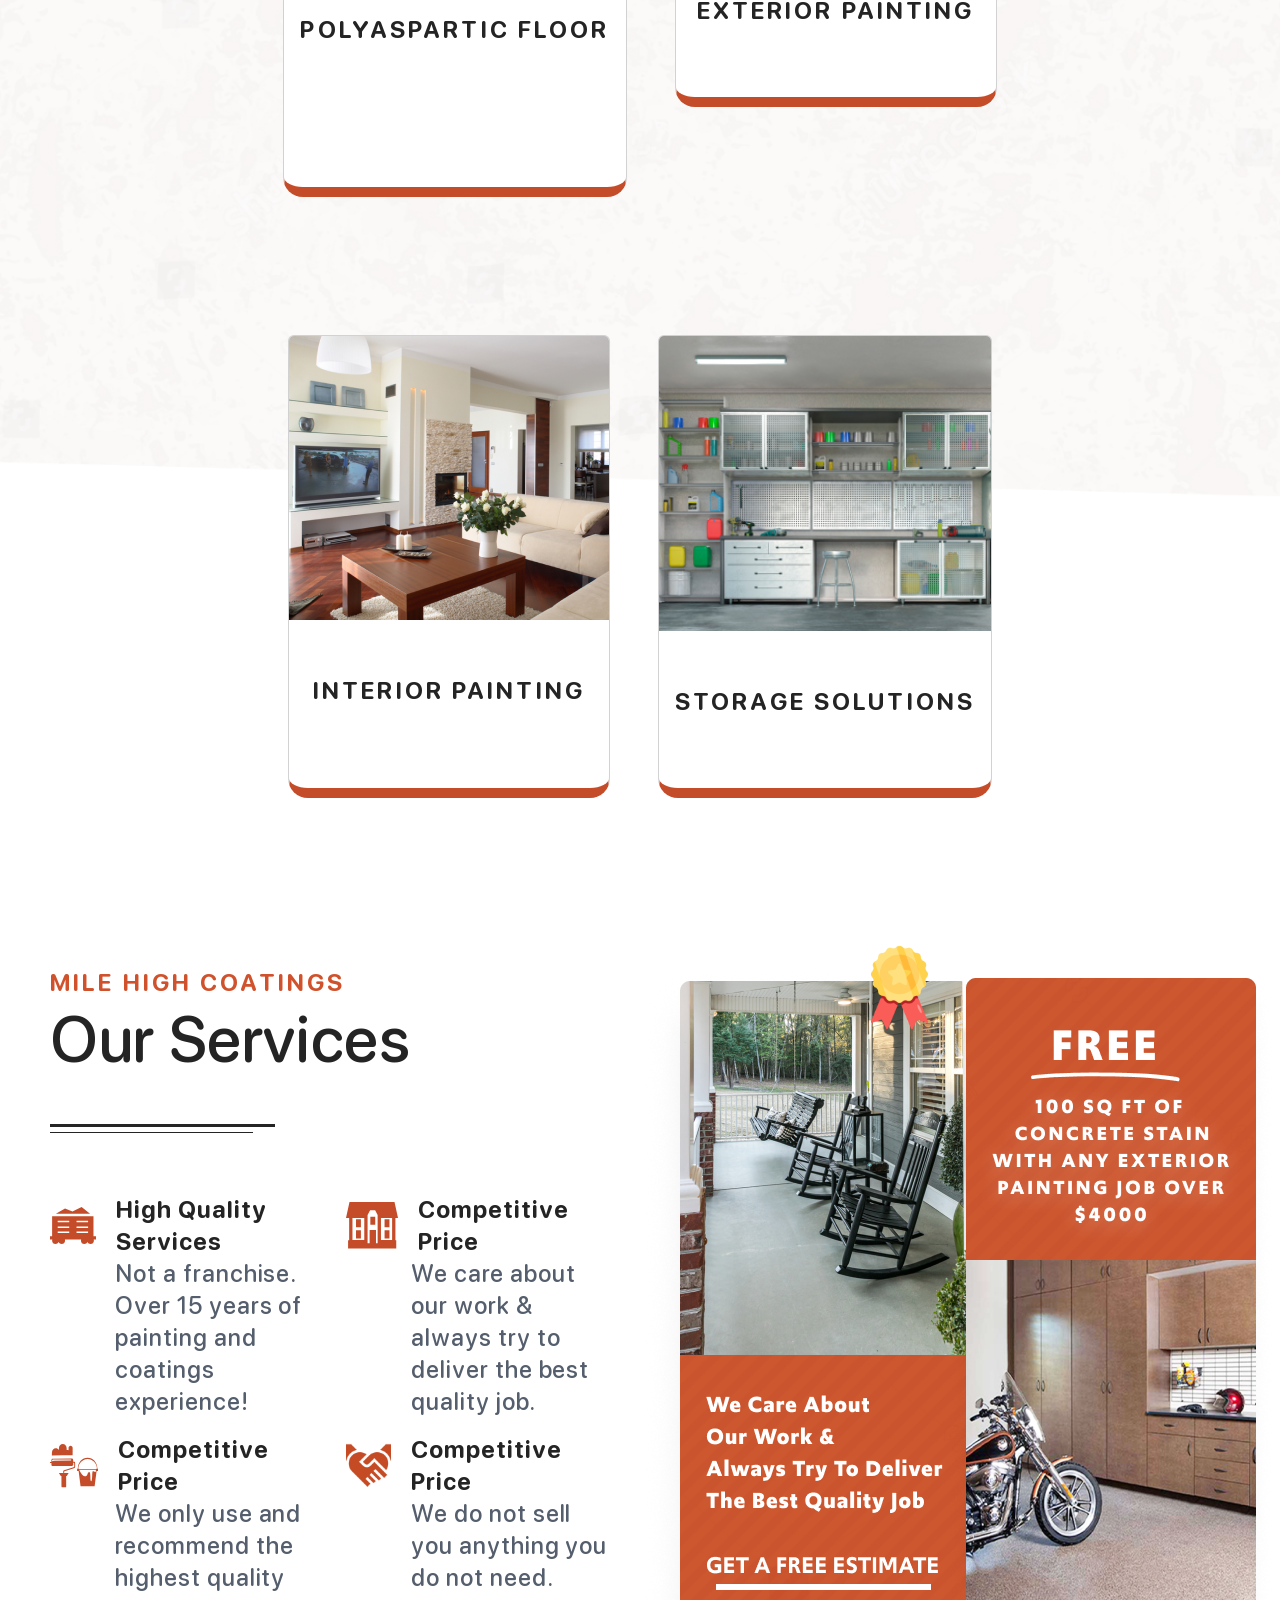
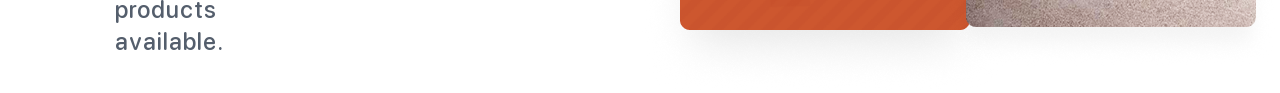
==== commit 5d625f75: "update" ====
--- a/index-1.html
+++ b/index-1.html
@@ -245,40 +245,10 @@
           <div class="col-12 col-lg-6 d-flex ">
             <div class="row">
               <div class="col-12 col-lg-6">
-                <div class="card" style="width: 332px">
-                  <img
-                    src="./assets/images/about-img2.png"
-                    class="card-img-top w-100"
-                    alt="..."
-                  />
-                  <div class="card-body mh-about-box">
-                    <p class="mh-about-string">
-                      We Care About <br />
-                      Our Work & <br />
-                      Always Try To Deliver <br />
-                      The Best Quality Job
-                    </p>
-                    <span>GET A FREE ESTIMATE</span>
-                  </div>
-                </div>
-              </div>
-              <div class="col-12 col-lg-6">
-                <div class="card mh-card-about" style="width: 332px">
-                  <div class="card-body mh-about-box">
-                    <span class="mh-about-free">FREE</span>
-                    <p class="mh-about-string-sq">
-                      100 SQ FT OF <br />
-                      CONCRETE STAIN <br />
-                      WITH ANY EXTERIOR PAINTING JOB OVER <br />
-                      $4000
-                    </p>
-                  </div>
-                  <img
-                    src="./assets/images/about-img1.png"
-                    class="card-img-bottom w-100"
-                    alt="..."
-                  />
-                </div>
+               <img src="./assets/images/about-img2.png" alt="">
+              </div>
+              <div class="col-12 col-lg-6 mh-about-box">
+                <img  src="./assets/images/about-img.png" alt="">
               </div>
             </div>
           </div>
@@ -287,192 +257,7 @@
     </main>
     <!-- end main -->
 
-    <footer>
-      <div class="container">
-        <img
-          src="assets/images/ez-character-2.png"
-          class="az-banner-anim ez-decor"
-          data-aos="fade-up"
-          data-aos-delay="300"
-        />
-        <div class="ez-footer-wrap">
-          <section class="ez-join-the-community">
-            <div class="ez-join-the-community-inner">
-              <div
-                class="ez-title"
-                data-aos="fade-up"
-                data-aos-anchor-placement="top-bottom"
-              >
-                <span>Join the community</span>
-              </div>
-              <div
-                class="ez-description"
-                data-aos="flip-up"
-                data-aos-delay="200"
-              >
-                Learn more about EZ Wallet, chat with the team and have your say
-                in shaping the future of decentralized finance.
-              </div>
-              <div class="row justify-content-center">
-                <div class="col-lg-2 col-3 text-center">
-                  <a
-                    class="ez-social"
-                    href="https://discord.com/invite/vWz3syffdE"
-                    target="_blank"
-                    data-aos="fade-up"
-                  >
-                    <img src="assets/images/icons/discord.svg" alt="discord" />
-                    <span>Discord</span>
-                  </a>
-                </div>
-                <div class="col-lg-2 col-3 text-center">
-                  <a
-                    class="ez-social"
-                    href="https://twitter.com/EZWalletHQ"
-                    target="_blank"
-                    data-aos="fade-up"
-                    data-aos-delay="200"
-                  >
-                    <img src="assets/images/icons/twitter.svg" alt="twitter" />
-                    <span>Twitter</span>
-                  </a>
-                </div>
-                <div class="col-lg-2 col-3 text-center">
-                  <a
-                    class="ez-social"
-                    href="https://ezwallet.medium.com/"
-                    target="_blank"
-                    data-aos="fade-up"
-                    data-aos-delay="300"
-                  >
-                    <img src="assets/images/icons/medium.svg" alt="reddit" />
-                    <span>Medium</span>
-                  </a>
-                </div>
-                <div class="col-lg-2 col-3 text-center">
-                  <a
-                    class="ez-social"
-                    href="https://t.me/EZWalletAnnouncements"
-                    target="_blank"
-                    data-aos="fade-up"
-                    data-aos-delay="400"
-                  >
-                    <img
-                      src="assets/images/icons/telegram.svg"
-                      alt="telegram"
-                    />
-                    <span>Telegram</span>
-                  </a>
-                </div>
-              </div>
-            </div>
-          </section>
-          <!-- end section join the community -->
-
-          <section class="ez-footer">
-            <div class="row">
-              <div
-                class="col-xl-2 col-md-4 order-last order-latest order-xl-1 mt-4 mt-xl-0"
-              >
-                <div class="ez-footer-info" data-aos="fade-up">
-                  <div class="ez-footer-logo">
-                    <img src="assets/images/logo.svg" alt="" />
-                  </div>
-                  <div class="ez-footer-title">EZ Wallet</div>
-                  <div class="ez-footer-email">
-                    <a href="mailto:info@ezwallet.xyz">info@ezwallet.xyz</a>
-                  </div>
-                </div>
-              </div>
-              <div class="col-xl-2 col-4 order-2">
-                <div
-                  class="ez-footer-menu"
-                  data-aos="fade-up"
-                  data-aos-delay="200"
-                >
-                  <div class="ez-footer-menu-title">EZ Wallet</div>
-                  <ul>
-                    <li>
-                      <a href="https://ez-wallet.gitbook.io/welcome-to-gitbook/"
-                        >Docs</a
-                      >
-                    </li>
-                    <li>
-                      <a href="/coming-soon.html">DAO</a>
-                    </li>
-                    <li>
-                      <a href="/coming-soon.html">Ambassadors</a>
-                    </li>
-                  </ul>
-                </div>
-              </div>
-              <div class="col-xl-2 col-4 order-3">
-                <div
-                  class="ez-footer-menu"
-                  data-aos="fade-up"
-                  data-aos-delay="300"
-                >
-                  <div class="ez-footer-menu-title">Resource</div>
-                  <ul>
-                    <li>
-                      <a href="/coming-soon.html">Brand Kit</a>
-                    </li>
-                    <li>
-                      <a href="/coming-soon.html">Content Request</a>
-                    </li>
-                    <li>
-                      <a href="/coming-soon.html">Learn To Earn</a>
-                    </li>
-                  </ul>
-                </div>
-              </div>
-              <div class="col-xl-2 col-4 order-4">
-                <div
-                  class="ez-footer-menu"
-                  data-aos="fade-up"
-                  data-aos-delay="400"
-                >
-                  <div class="ez-footer-menu-title">Company</div>
-                  <ul>
-                    <li>
-                      <a href="/coming-soon.html">Terms</a>
-                    </li>
-                    <li>
-                      <a href="/coming-soon.html">Privacy</a>
-                    </li>
-                  </ul>
-                </div>
-              </div>
-              <div
-                class="col-xl-4 col-md-8 order-last text-lg-start text-center mt-4 mt-lg-0"
-              >
-                <div
-                  class="ez-footer-subscribe"
-                  data-aos="fade-up"
-                  data-aos-delay="200"
-                >
-                  <div class="ez-footer-subscribe-title">Stay up to date</div>
-                  <div class="ez-footer-subscribe-description">
-                    Don't miss the latest EZ news, guides, and insights.
-                  </div>
-                  <div class="ez-footer-subscribe-form">
-                    <input
-                      type="email"
-                      class="form-control"
-                      placeholder="Enter your email address"
-                    />
-                    <button type="button" class="ez-btn ez-btn-outline">
-                      <span>Subscribe</span>
-                    </button>
-                  </div>
-                </div>
-              </div>
-            </div>
-          </section>
-          <!-- end section footer -->
-        </div>
-      </div>
-    </footer>
+   
     <!-- end footer -->
 
     <script src="https://cdn.jsdelivr.net/npm/bootstrap@5.1.3/dist/js/bootstrap.bundle.min.js"></script>
--- a/assets/css/style.css
+++ b/assets/css/style.css
@@ -472,49 +472,22 @@
   color: rgba(12, 26, 46, 0.7);
 }
 #mhAbout .mh-about-box {
-  background: #c44c29;
-}
-#mhAbout .mh-about-string {
-  font-weight: 700;
-  font-size: 23px;
-  line-height: 32px;
-  letter-spacing: 0.04em;
-  color: #ffffff;
-}
-#mhAbout .mh-card-about .mh-about-box {
   padding-left: 20px;
+  padding-top: 10px;
   position: relative;
 }
-#mhAbout .mh-card-about .mh-about-box::before {
+#mhAbout .mh-about-box::before {
   position: absolute;
   content: url(/assets//images/svg/icon.svg);
   right: 278px;
-  bottom: 200px;
-}
-#mhAbout .mh-card-about .mh-about-string-sq {
-  font-weight: 700;
-  font-size: 20px;
-  line-height: 134.5%;
-  text-align: center;
+  top: -25px;
+}
+#mhAbout .mh-about-string {
+  font-weight: 700;
+  font-size: 23px;
+  line-height: 32px;
+  letter-spacing: 0.04em;
   color: #ffffff;
-  margin-bottom: 31px;
-  margin-top: 40px;
-  letter-spacing: 0.13em;
-  text-shadow: 0px 4px 20px rgba(255, 255, 255, 0.25);
-}
-#mhAbout .mh-card-about .mh-about-free {
-  font-weight: 700;
-  font-size: 45px;
-  line-height: 32px;
-  letter-spacing: 0.06em;
-  color: #ffffff;
-  text-align: center;
-}
-#mhAbout .mh-card-about .mh-about-free::before {
-  content: "";
-  position: absolute;
-  background: #ffffff;
-  transform: rotate(2.35deg);
 }
 
 .mh-line-up {
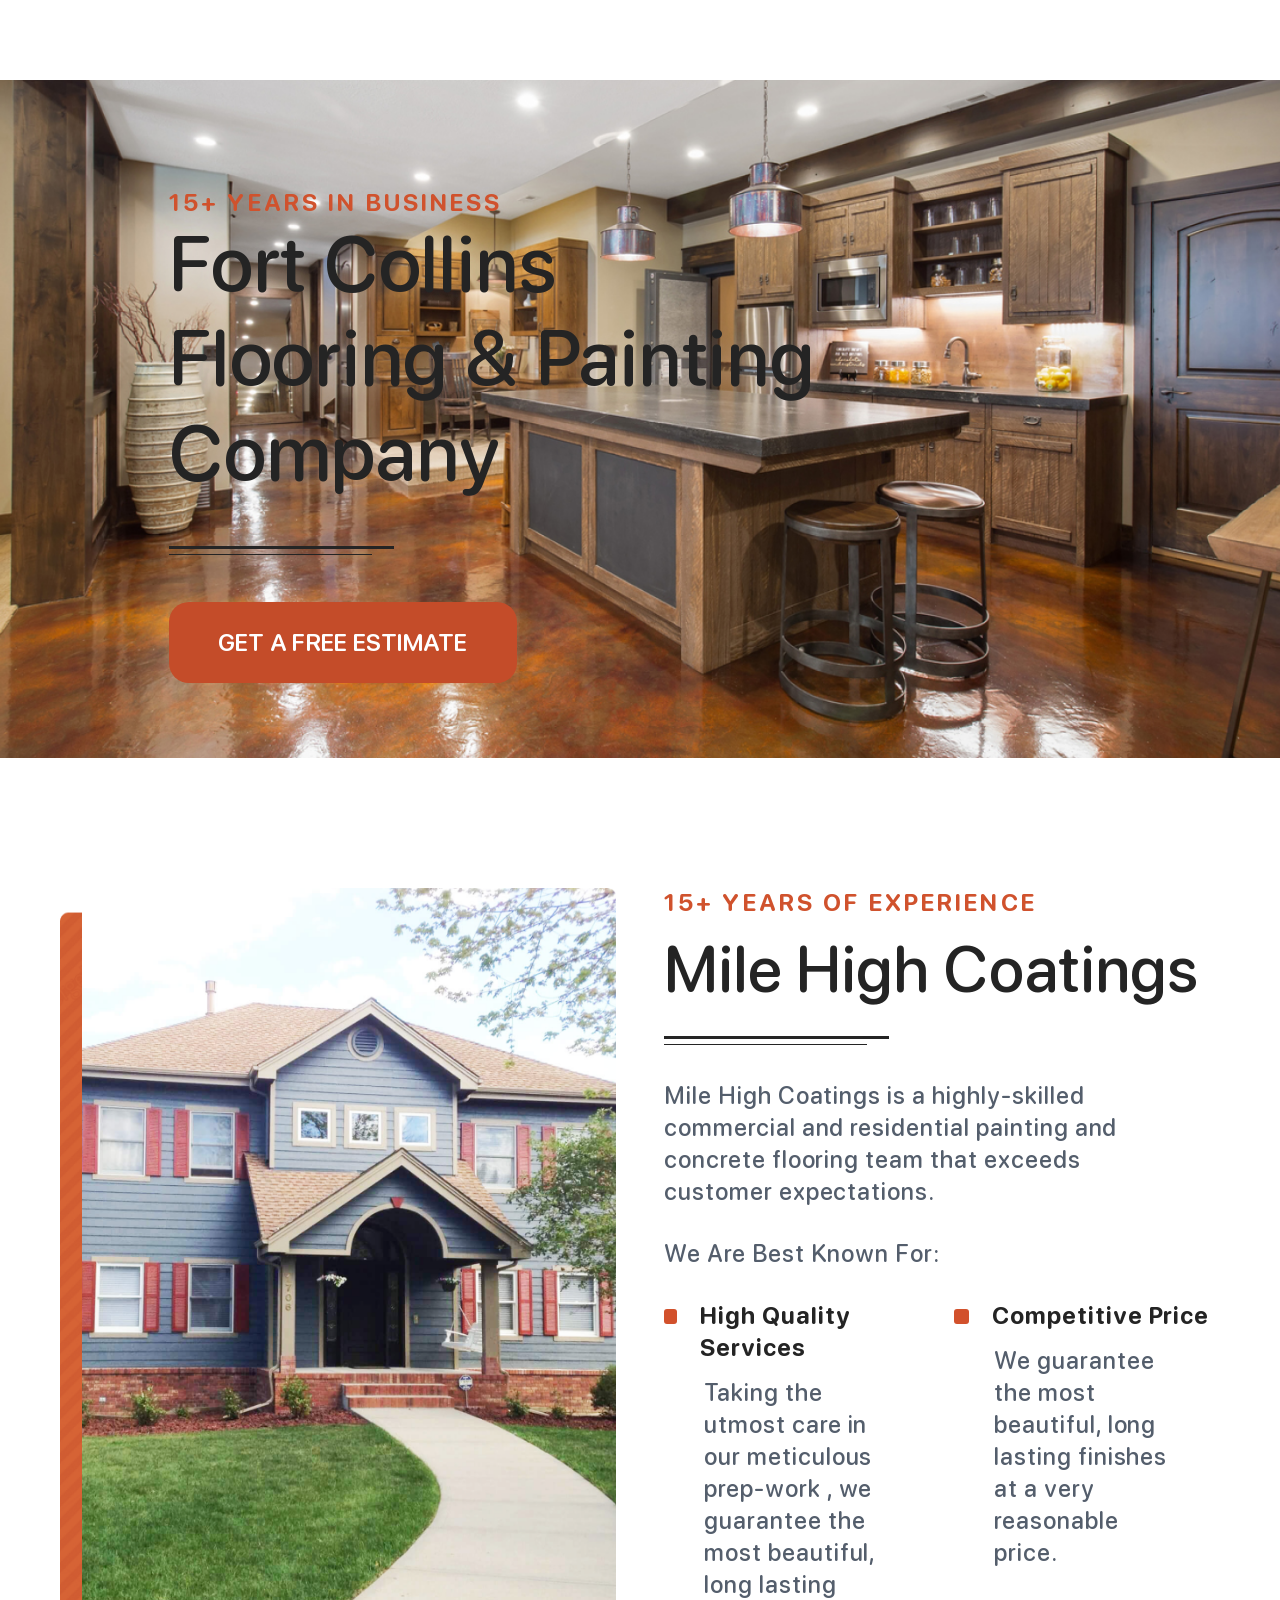
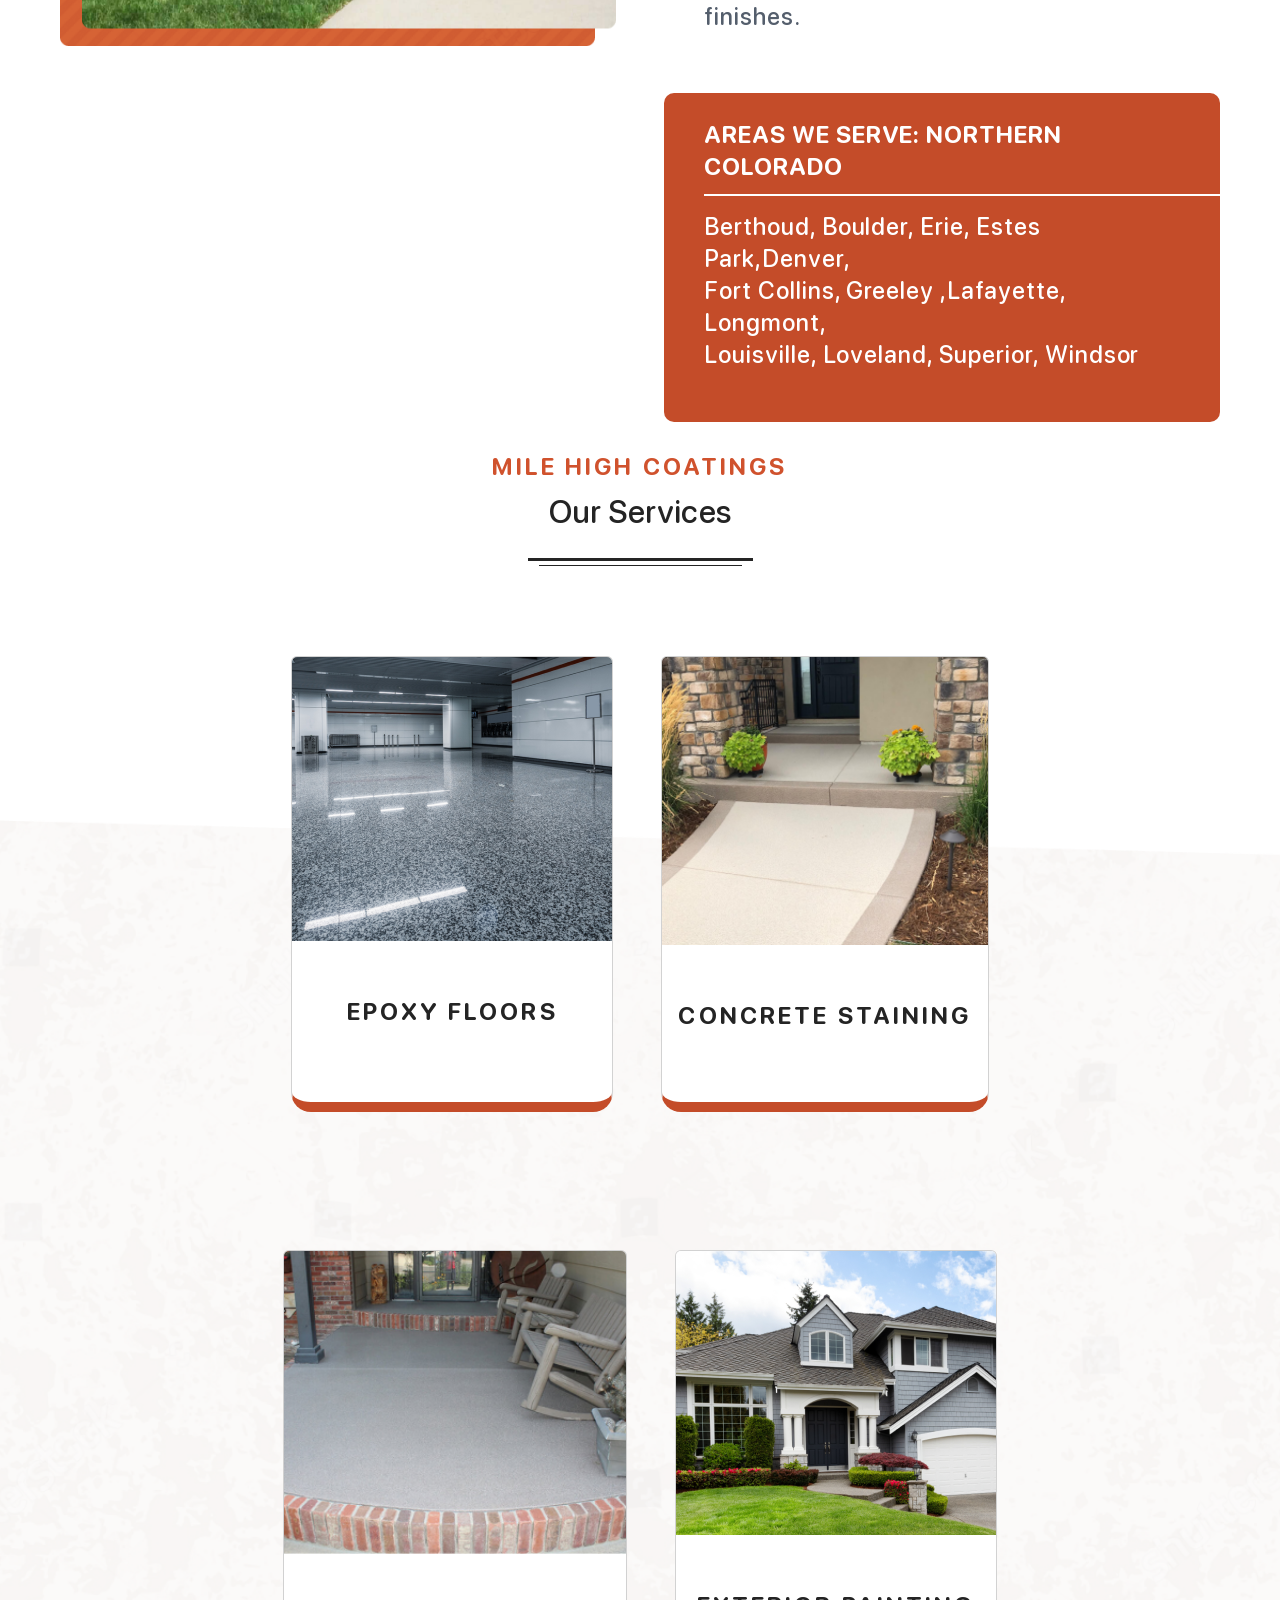
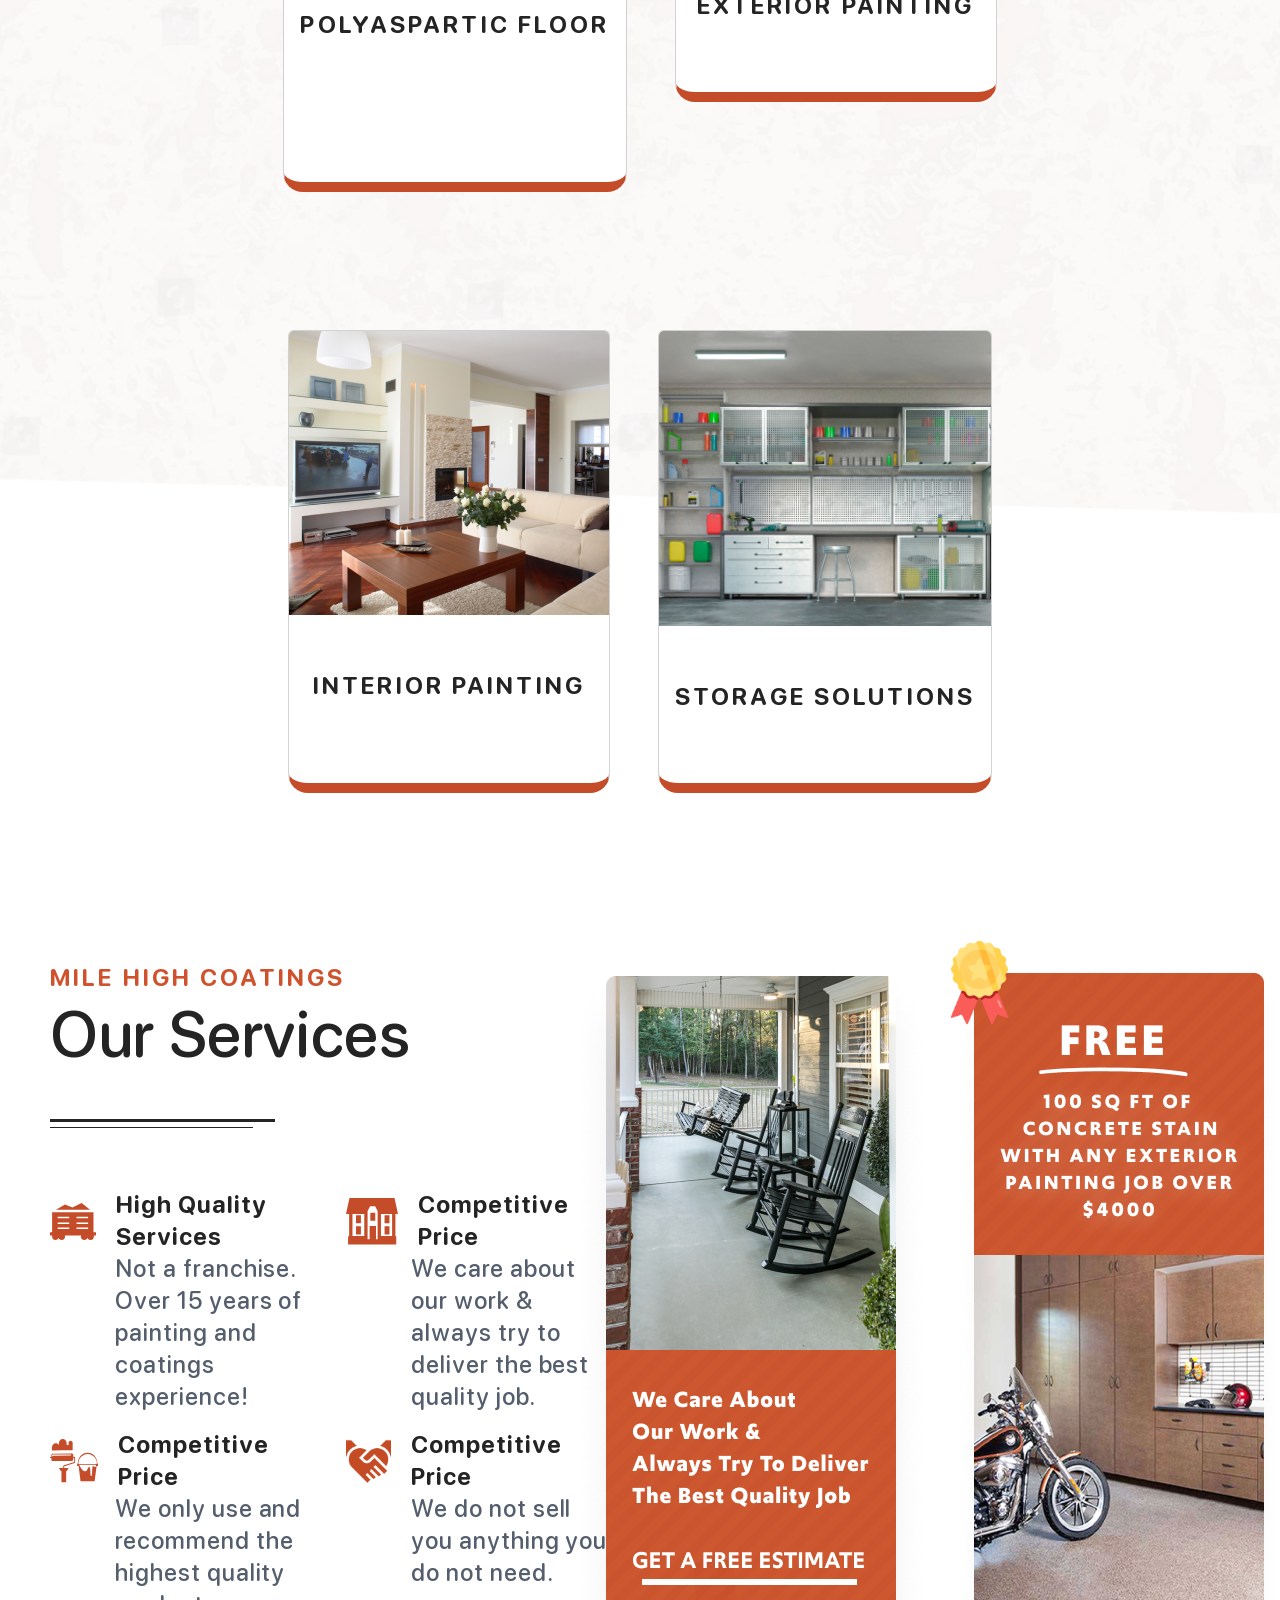
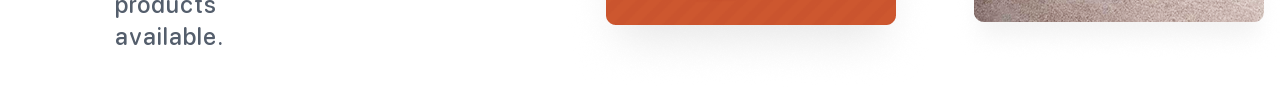
==== commit 7692c667: "update" ====
--- a/index-1.html
+++ b/index-1.html
@@ -72,56 +72,54 @@
         </div>
       </section>
       <section id="mhIntroduce">
-        <div class="row gx-5">
-          <div class="col-12 col-lg-6">
-            <img class="w-100" src="./assets/images/introduce-img.png" alt="" />
-          </div>
-          <div class="col-12 col-lg-6">
-            <div class="mh-introduce-content">
-              <span class="mh-title">15+ YEARS OF EXPERIENCE</span>
-              <h1>Mile High Coatings</h1>
-              <div class="mh-line-up"></div>
-              <div class="mh-line-down"></div>
-              <p class="mh-intro-des">
-                Mile High Coatings is a highly-skilled commercial and
-                residential painting and concrete flooring team that <br />
-                exceeds customer expectations.
-              </p>
-              <p class="mh-intro-des mt-5 mb-4">We Are Best Known For:</p>
-              <div class="row">
-                <div class="col-12 col-lg-6">
-                  <div class="mh-service-title d-flex align-items-baseline">
-                    <div class="mh-dot"></div>
-                    <span class="text">High Quality Services</span>
-                  </div>
-                  <p class="mh-text">
-                    Taking the utmost care in our meticulous prep-work , we
-                    guarantee the most beautiful, long lasting finishes.
-                  </p>
-                </div>
-                <div class="col-12 col-lg-6">
-                  <div class="mh-price-title d-flex align-items-baseline">
-                    <div class="mh-dot mr-3"></div>
-                    <span class="text">Competitive Price</span>
-                  </div>
-                  <p class="mh-text">
-                    We guarantee the most beautiful, long lasting finishes at a
-                    very reasonable price.
-                  </p>
-                </div>
-              </div>
-              <div class="mh-areas">
-                <span>Areas We Serve: Northern Colorado</span>
-                <div class="mh-areas-line"></div>
-                <p>
-                  Berthoud, Boulder, Erie, Estes Park, Denver,<br />
-                  Fort Collins, Greeley, Lafayette, Longmont, <br />
-                  Louisville, Loveland, Superior, Windsor
+          <div class="row gx-5">
+            <div class="col-12 col-lg-6">
+              <img class="w-100" src="./assets/images/introduce-img.png" alt="" />
+            </div>
+            <div class="col-12 col-lg-6">
+              <div class="mh-introduce-content">
+                <span class="mh-title">15+ YEARS OF EXPERIENCE</span>
+                <h1>Mile High Coatings</h1>
+                <div class="mh-line-up"></div>
+                <div class="mh-line-down"></div>
+                <p class="mh-intro-des">
+                  Mile High Coatings is a highly-skilled commercial and
+                  residential painting and concrete flooring team that 
+                  exceeds customer expectations.
                 </p>
-              </div>
-            </div>
-          </div>
-        </div>
+                <p class="mh-intro-des mh-intro-title">We Are Best Known For:</p>
+                <div class="row">
+                  <div class="col-12 col-lg-6">
+                    <div class="mh-service-title d-flex align-items-baseline">
+                      <div class="mh-dot"></div>
+                      <span class="text">High Quality Services</span>
+                    </div>
+                    <p class="mh-text">
+                      Taking the utmost care in our meticulous prep-work , we
+                      guarantee the most beautiful, long lasting finishes.
+                    </p>
+                  </div>
+                  <div class="col-12 col-lg-6">
+                    <div class="mh-price-title d-flex align-items-baseline">
+                      <div class="mh-dot mr-3"></div>
+                      <span class="text">Competitive Price</span>
+                    </div>
+                    <p class="mh-text">
+                      We guarantee the most beautiful, long lasting finishes at a
+                      very reasonable price.
+                    </p>
+                  </div>
+                </div>
+                <div class="mh-areas">
+                  <span>Areas We Serve: Northern Colorado</span>
+                  <div class="mh-areas-line"></div>
+                  <p>
+                    Berthoud, Boulder, Erie, Estes Park,Denver, <br />Fort Collins, Greeley ,Lafayette, Longmont, <br />Louisville, Loveland, Superior, Windsor
+                  </p>
+                </div>
+              </div>
+            </div>
+          </div>
       </section>
       <section id="mhOurService">
         <div class="mh-service-title">
@@ -196,68 +194,71 @@
         </div>
       </section>
       <section id="mhAbout">
-        <div class="row">
-          <div class="col-12 col-lg-6">
-            <div class="mh-about-title">
-              <span class="mh-title">MILE HIGH COATINGS</span>
-              <h1>Our Services</h1>
-              <div class="mh-line-up"></div>
-              <div class="mh-line-down"></div>
-            </div>
-            <div class="row">
-              <div class="col-12 col-lg-6">
-                <div class="d-flex align-items-center">
-                  <img src="./assets/images/svg/locally.svg" alt="" />
-                  <span class="mh-about-word">High Quality Services</span>
-                </div>
-                <p class="mh-about-text">
-                  Not a franchise. Over 15 years of painting and coatings
-                  experience!
-                </p>
-                <div class="d-flex align-items-center">
-                  <img src="./assets/images/svg/quality.svg" alt="" />
-                  <span class="mh-about-word">Competitive Price</span>
-                </div>
-                <p class="mh-about-text">
-                  We only use and recommend the highest quality products
-                  available.
-                </p>
-              </div>
-              <div class="col-12 col-lg-6">
-                <div class="d-flex align-items-center">
-                  <img src="./assets/images/svg/experienced.svg" alt="" />
-                  <span class="mh-about-word">Competitive Price</span>
-                </div>
-                <p class="mh-about-text">
-                  We care about our work & always try to deliver the best
-                  quality job.
-                </p>
-                <div class="d-flex align-items-center">
-                  <img src="./assets/images/svg/honest.svg" alt="" />
-                  <span class="mh-about-word">Competitive Price</span>
-                </div>
-                <p class="mh-about-text">
-                  We do not sell you anything you do not need.
-                </p>
-              </div>
-            </div>
-          </div>
-          <div class="col-12 col-lg-6 d-flex ">
-            <div class="row">
-              <div class="col-12 col-lg-6">
-               <img src="./assets/images/about-img2.png" alt="">
-              </div>
-              <div class="col-12 col-lg-6 mh-about-box">
-                <img  src="./assets/images/about-img.png" alt="">
-              </div>
-            </div>
-          </div>
-        </div>
+          <div class="row">
+            <div class="col-12 col-lg-6 ">
+              <div class="mh-about-title">
+                <span class="mh-title">MILE HIGH COATINGS</span>
+                <h1>Our Services</h1>
+                <div class="mh-line-up"></div>
+                <div class="mh-line-down"></div>
+              </div>
+              <div class="row mh-about-content">
+                <div class="col-12 col-lg-6 ">
+                  <div class="d-flex align-items-center ">
+                    <img src="./assets/images/svg/locally.svg" alt="" />
+                    <span class="mh-about-word">High Quality Services</span>
+                  </div>
+                  <p class="mh-about-text">
+                    Not a franchise. Over 15 years of painting and coatings
+                    experience!
+                  </p>
+                  <div class="d-flex align-items-center">
+                    <img src="./assets/images/svg/quality.svg" alt="" />
+                    <span class="mh-about-word">Competitive Price</span>
+                  </div>
+                  <p class="mh-about-text">
+                    We only use and recommend the highest quality products
+                    available.
+                  </p>
+                </div>
+                <div class="col-12 col-lg-6">
+                  <div class="d-flex align-items-center">
+                    <img src="./assets/images/svg/experienced.svg" alt="" />
+                    <span class="mh-about-word">Competitive Price</span>
+                  </div>
+                  <p class="mh-about-text">
+                    We care about our work & always try to deliver the best
+                    quality job.
+                  </p>
+                  <div class="d-flex align-items-center">
+                    <img src="./assets/images/svg/honest.svg" alt="" />
+                    <span class="mh-about-word">Competitive Price</span>
+                  </div>
+                  <p class="mh-about-text">
+                    We do not sell you anything you do not need.
+                  </p>
+                </div>
+              </div>
+            </div>
+            <!-- <div class="col-6">
+              <div class="mh-about-card-box">
+                <img class="w-100" src="./assets/images/about-img.png" alt="">
+                <img class="w-100" src="./assets/images/about-img2.png" alt="">
+              </div>
+            </div> -->
+            <div class="mh-about-img col-12 col-lg-6 col-md-12 d-flex justify-content-center">
+                <div>
+                  <img src="./assets/images/about-img2.png" alt="">
+                </div>
+                <div class="mh-about-box">
+                <img src="./assets/images/about-img.png" alt="">
+                </div>
+            </div>
+          </div>
       </section>
     </main>
     <!-- end main -->
 
-   
     <!-- end footer -->
 
     <script src="https://cdn.jsdelivr.net/npm/bootstrap@5.1.3/dist/js/bootstrap.bundle.min.js"></script>
--- a/assets/css/style.css
+++ b/assets/css/style.css
@@ -11,11 +11,18 @@
   border: none;
   margin-top: 47px;
 }
-@media (max-width: 767px) {
+@media (max-width: 768px) {
   .mh-btn-banner {
     margin-top: 10px;
     padding: 5px 10px;
     font-size: 14px;
+  }
+}
+@media (max-width: 992px) {
+  .mh-btn-banner {
+    margin-top: 10px;
+    padding: 10px 20px;
+    font-size: 18px;
   }
 }
 
@@ -316,15 +323,18 @@
   text-shadow: 0px 4px 20px rgba(255, 255, 255, 0.25);
   margin-bottom: 46px;
 }
-@media (max-width: 767px) {
+@media (max-width: 768px) {
+  #mhBanner .mh-banner {
+    margin-bottom: 30px;
+  }
   #mhBanner .mh-banner .mh-banner-inner {
     position: absolute;
-    top: 0;
-    left: 0;
+    top: 0px;
+    left: 30px;
   }
   #mhBanner .mh-banner .mh-banner-inner h1 {
     font-weight: 400;
-    font-size: 28px;
+    font-size: 20px;
     line-height: 30px;
     letter-spacing: 0.01em;
     color: #242424;
@@ -332,9 +342,28 @@
     margin-bottom: 10px;
   }
 }
+@media (max-width: 992px) {
+  #mhBanner .mh-banner {
+    margin-bottom: 30px;
+  }
+  #mhBanner .mh-banner .mh-banner-inner {
+    position: absolute;
+    top: 70px;
+    left: 30px;
+  }
+  #mhBanner .mh-banner .mh-banner-inner h1 {
+    font-weight: 400;
+    font-size: 50px;
+    line-height: 80px;
+    letter-spacing: 0.01em;
+    color: #242424;
+    text-shadow: 0px 4px 20px rgba(255, 255, 255, 0.25);
+    margin-bottom: 10px;
+  }
+}
 
 #mhIntroduce {
-  padding: 0 62px 0px 50px;
+  padding: 0 60px;
 }
 #mhIntroduce .mh-introduce-content h1 {
   margin-top: 10px;
@@ -356,6 +385,9 @@
   letter-spacing: 0.04em;
   color: rgba(12, 26, 46, 0.7);
 }
+#mhIntroduce .mh-introduce-content .mh-intro-title {
+  margin: 30px 0;
+}
 #mhIntroduce .mh-introduce-content .mh-service-title .text,
 #mhIntroduce .mh-introduce-content .mh-price-title .text {
   margin-left: 23px;
@@ -380,6 +412,7 @@
   background: #c44c29;
   border-radius: 10px;
   padding: 26px 52px 35px 40px;
+  margin-top: 20px;
 }
 #mhIntroduce .mh-introduce-content .mh-areas span {
   font-weight: 700;
@@ -404,25 +437,202 @@
   letter-spacing: 0.04em;
   color: #ffffff;
 }
+@media (max-width: 768px) {
+  #mhIntroduce {
+    padding: 0 30px;
+  }
+  #mhIntroduce .mh-introduce-content {
+    text-align: center;
+  }
+  #mhIntroduce .mh-introduce-content .mh-line-up,
+#mhIntroduce .mh-introduce-content .mh-line-down {
+    display: flex;
+    margin: auto;
+    margin-top: 5px;
+  }
+  #mhIntroduce .mh-introduce-content h1 {
+    margin-top: 10px;
+    margin-bottom: 24px;
+    font-weight: 400;
+    font-size: 20px;
+    line-height: 133.1%;
+    /* or 85px */
+    letter-spacing: 0.01em;
+    color: #242424;
+    text-shadow: 0px 4px 20px rgba(255, 255, 255, 0.25);
+  }
+  #mhIntroduce .mh-introduce-content .mh-intro-des {
+    margin-top: 15px;
+    font-weight: 400;
+    font-size: 14px;
+    line-height: 32px;
+    letter-spacing: 0.04em;
+    color: rgba(12, 26, 46, 0.7);
+    padding: 0;
+    text-align: justify;
+  }
+  #mhIntroduce .mh-introduce-content .mh-intro-title {
+    margin: 0;
+  }
+  #mhIntroduce .mh-introduce-content .mh-service-title .text,
+#mhIntroduce .mh-introduce-content .mh-price-title .text {
+    margin-left: 30px;
+    font-weight: 700;
+    font-size: 16px;
+    line-height: 32px;
+    letter-spacing: 0.04em;
+    color: #242424;
+  }
+  #mhIntroduce .mh-introduce-content .mh-text {
+    font-weight: 400;
+    font-size: 14px;
+    line-height: 20px;
+    letter-spacing: 0;
+    color: rgba(12, 26, 46, 0.7);
+    text-align: justify;
+    padding-right: 20px;
+    margin-bottom: 20px;
+  }
+  #mhIntroduce .mh-introduce-content .mh-areas {
+    background: #c44c29;
+    border-radius: 10px;
+  }
+  #mhIntroduce .mh-introduce-content .mh-areas span {
+    font-weight: 700;
+    font-size: 20px;
+    line-height: 32px;
+    letter-spacing: 0.04em;
+    text-transform: uppercase;
+    color: #ffffff;
+  }
+  #mhIntroduce .mh-introduce-content .mh-areas .mh-areas-line {
+    margin-top: 11px;
+    margin-bottom: 15px;
+    width: 250px;
+    height: 2px;
+    background: #ffffff;
+  }
+  #mhIntroduce .mh-introduce-content .mh-areas p {
+    font-weight: 400;
+    font-size: 16px;
+    line-height: 32px;
+    /* or 133% */
+    letter-spacing: 0;
+    color: #ffffff;
+    text-align: justify;
+    padding: 0;
+  }
+}
+@media (max-width: 992px) {
+  #mhIntroduce {
+    padding: 0 30px;
+  }
+  #mhIntroduce .mh-introduce-content {
+    margin-top: 30px;
+    text-align: center;
+  }
+  #mhIntroduce .mh-introduce-content .mh-line-up,
+#mhIntroduce .mh-introduce-content .mh-line-down {
+    display: flex;
+    margin: auto;
+    margin-top: 5px;
+  }
+  #mhIntroduce .mh-introduce-content h1 {
+    margin-top: 10px;
+    margin-bottom: 24px;
+    font-weight: 400;
+    font-size: 32px;
+    line-height: 133.1%;
+    /* or 85px */
+    letter-spacing: 0.01em;
+    color: #242424;
+    text-shadow: 0px 4px 20px rgba(255, 255, 255, 0.25);
+  }
+  #mhIntroduce .mh-introduce-content .mh-intro-des {
+    margin-top: 15px;
+    font-weight: 400;
+    font-size: 18px;
+    line-height: 32px;
+    letter-spacing: 0.04em;
+    color: rgba(12, 26, 46, 0.7);
+    padding: 0;
+    text-align: justify;
+  }
+  #mhIntroduce .mh-introduce-content .mh-intro-title {
+    margin: 0;
+  }
+  #mhIntroduce .mh-introduce-content .mh-service-title .text,
+#mhIntroduce .mh-introduce-content .mh-price-title .text {
+    margin-left: 30px;
+    font-weight: 700;
+    font-size: 18px;
+    line-height: 32px;
+    letter-spacing: 0.04em;
+    color: #242424;
+  }
+  #mhIntroduce .mh-introduce-content .mh-text {
+    font-weight: 400;
+    font-size: 16px;
+    line-height: 20px;
+    letter-spacing: 0;
+    color: rgba(12, 26, 46, 0.7);
+    text-align: justify;
+    padding-right: 20px;
+    margin-bottom: 20px;
+  }
+  #mhIntroduce .mh-introduce-content .mh-areas {
+    background: #c44c29;
+    border-radius: 10px;
+  }
+  #mhIntroduce .mh-introduce-content .mh-areas span {
+    font-weight: 700;
+    font-size: 32px;
+    line-height: 62px;
+    letter-spacing: 0.04em;
+    text-transform: uppercase;
+    color: #ffffff;
+  }
+  #mhIntroduce .mh-introduce-content .mh-areas .mh-areas-line {
+    margin-top: 11px;
+    margin-bottom: 15px;
+    width: 650px;
+    height: 2px;
+    background: #ffffff;
+  }
+  #mhIntroduce .mh-introduce-content .mh-areas p {
+    font-weight: 400;
+    font-size: 16px;
+    line-height: 32px;
+    /* or 133% */
+    letter-spacing: 0;
+    color: #ffffff;
+    text-align: start;
+    padding: 0;
+  }
+}
 
 #mhOurService {
   background: url(/assets/images/bg-our-service.png) no-repeat center;
   background-size: 100%;
 }
 #mhOurService .mh-service-title {
+  margin-top: 30px;
   text-align: center;
 }
 #mhOurService .mh-service-title h1 {
   margin-top: 10px;
   margin-bottom: 24px;
   font-weight: 400;
-  font-size: 64px;
+  font-size: 32px;
   line-height: 133.1%;
   /* or 85px */
   letter-spacing: 0.01em;
   color: #242424;
   text-shadow: 0px 4px 20px rgba(255, 255, 255, 0.25);
 }
+#mhOurService .mh-service-content .mh-card-bottom {
+  margin-bottom: 90px;
+}
 #mhOurService .mh-service-content .card {
   margin-top: 90px;
   border-bottom: 10px solid #c44c29;
@@ -437,6 +647,23 @@
   color: #242424;
   text-shadow: 0px 4px 20px rgba(255, 255, 255, 0.25);
   padding: 40px 0;
+}
+@media (max-width: 768px) {
+  #mhOurService .mh-service-content .mh-card-bottom {
+    margin-bottom: 0;
+  }
+  #mhOurService .mh-service-content .card {
+    margin-top: 30px;
+  }
+}
+@media (max-width: 992px) {
+  #mhOurService .mh-service-content .mh-card-bottom {
+    margin-bottom: 0;
+  }
+  #mhOurService .mh-service-content .card {
+    margin-top: 30px;
+    max-width: 320px;
+  }
 }
 
 #mhAbout {
@@ -471,23 +698,132 @@
   letter-spacing: 0.04em;
   color: rgba(12, 26, 46, 0.7);
 }
-#mhAbout .mh-about-box {
+#mhAbout .mh-about-img .mh-about-box {
   padding-left: 20px;
   padding-top: 10px;
   position: relative;
 }
-#mhAbout .mh-about-box::before {
+#mhAbout .mh-about-img .mh-about-box::before {
   position: absolute;
   content: url(/assets//images/svg/icon.svg);
-  right: 278px;
+  right: 260px;
   top: -25px;
 }
-#mhAbout .mh-about-string {
-  font-weight: 700;
-  font-size: 23px;
-  line-height: 32px;
-  letter-spacing: 0.04em;
-  color: #ffffff;
+@media (max-width: 768px) {
+  #mhAbout {
+    padding: 0 30px;
+  }
+  #mhAbout .mh-about-title {
+    margin-top: 30px;
+    text-align: center;
+    margin-bottom: 61px;
+  }
+  #mhAbout .mh-about-title .mh-line-up,
+#mhAbout .mh-about-title .mh-line-down {
+    display: flex;
+    margin: auto;
+    margin-top: 5px;
+  }
+  #mhAbout .mh-about-title h1 {
+    font-weight: 400;
+    font-size: 20px;
+    line-height: 133.1%;
+    margin-bottom: 42px;
+    letter-spacing: 0.01em;
+    color: #242424;
+    text-shadow: 0px 4px 20px rgba(255, 255, 255, 0.25);
+  }
+  #mhAbout .mh-about-word {
+    font-weight: 700;
+    font-size: 14px;
+    line-height: 20px;
+    letter-spacing: 0.04em;
+    color: #242424;
+    margin-left: 20px;
+  }
+  #mhAbout .mh-about-text {
+    font-weight: 400;
+    font-size: 14px;
+    line-height: 32px;
+    /* or 133% */
+    margin-left: 65px;
+    letter-spacing: 0.04em;
+    color: rgba(12, 26, 46, 0.7);
+  }
+  #mhAbout .mh-about-img {
+    flex-wrap: wrap;
+  }
+  #mhAbout .mh-about-img .mh-about-box {
+    padding-left: 20px;
+    padding-top: 10px;
+    position: relative;
+  }
+  #mhAbout .mh-about-img .mh-about-box::before {
+    position: absolute;
+    content: url(/assets//images/svg/icon.svg);
+    right: 260px;
+    top: -25px;
+  }
+}
+@media (max-width: 992px) {
+  #mhAbout {
+    padding: 0 30px;
+  }
+  #mhAbout .mh-about-title {
+    margin-top: 30px;
+    text-align: center;
+    margin-bottom: 61px;
+  }
+  #mhAbout .mh-about-title .mh-line-up,
+#mhAbout .mh-about-title .mh-line-down {
+    display: flex;
+    margin: auto;
+    margin-top: 5px;
+  }
+  #mhAbout .mh-about-title h1 {
+    font-weight: 400;
+    font-size: 32px;
+    line-height: 133.1%;
+    margin-bottom: 22px;
+    letter-spacing: 0.01em;
+    color: #242424;
+    text-shadow: 0px 4px 20px rgba(255, 255, 255, 0.25);
+  }
+  #mhAbout .mh-about-content {
+    margin-left: 150px;
+  }
+  #mhAbout .mh-about-content .mh-about-word {
+    font-weight: 700;
+    font-size: 14px;
+    line-height: 20px;
+    letter-spacing: 0.04em;
+    color: #242424;
+    margin-left: 60px;
+  }
+  #mhAbout .mh-about-content .mh-about-text {
+    font-weight: 400;
+    font-size: 14px;
+    line-height: 32px;
+    /* or 133% */
+    margin-left: 105px;
+    letter-spacing: 0.04em;
+    color: rgba(12, 26, 46, 0.7);
+    margin-bottom: 30px;
+  }
+  #mhAbout .mh-about-img {
+    flex-wrap: wrap;
+  }
+  #mhAbout .mh-about-img .mh-about-box {
+    padding-left: 20px;
+    padding-top: 10px;
+    position: relative;
+  }
+  #mhAbout .mh-about-img .mh-about-box::before {
+    position: absolute;
+    content: url(/assets//images/svg/icon.svg);
+    right: 260px;
+    top: -25px;
+  }
 }
 
 .mh-line-up {
@@ -515,9 +851,9 @@
   text-shadow: 0px 4px 20px rgba(255, 255, 255, 0.25);
   letter-spacing: 0.13em;
 }
-@media (max-width: 767px) {
+@media (max-width: 768px) {
   .mh-title {
-    font-size: 16px;
+    font-size: 12px;
   }
 }
 
@@ -543,21 +879,6 @@
   padding-top: 80px;
   max-width: 100vw;
   overflow-x: hidden;
-}
-
-::-webkit-scrollbar {
-  width: 11px;
-  height: 11px;
-}
-
-::-webkit-scrollbar-track {
-  background: rgba(58, 37, 108, 0.05);
-  border-radius: 10px;
-}
-
-::-webkit-scrollbar-thumb {
-  background: linear-gradient(180.61deg, #44D2B0 19.57%, #B4AAF9 122.17%);
-  border-radius: 10px;
 }
 
 .ez-loader-wrapper {
@@ -581,10 +902,6 @@
           animation: jump 1s linear alternate infinite;
 }
 
-.mh-card-bottom {
-  margin-bottom: 90px;
-}
-
 @-webkit-keyframes jump {
   0% {
     transform: translate3d(0, 0, 0) scale3d(1, 1, 1);
